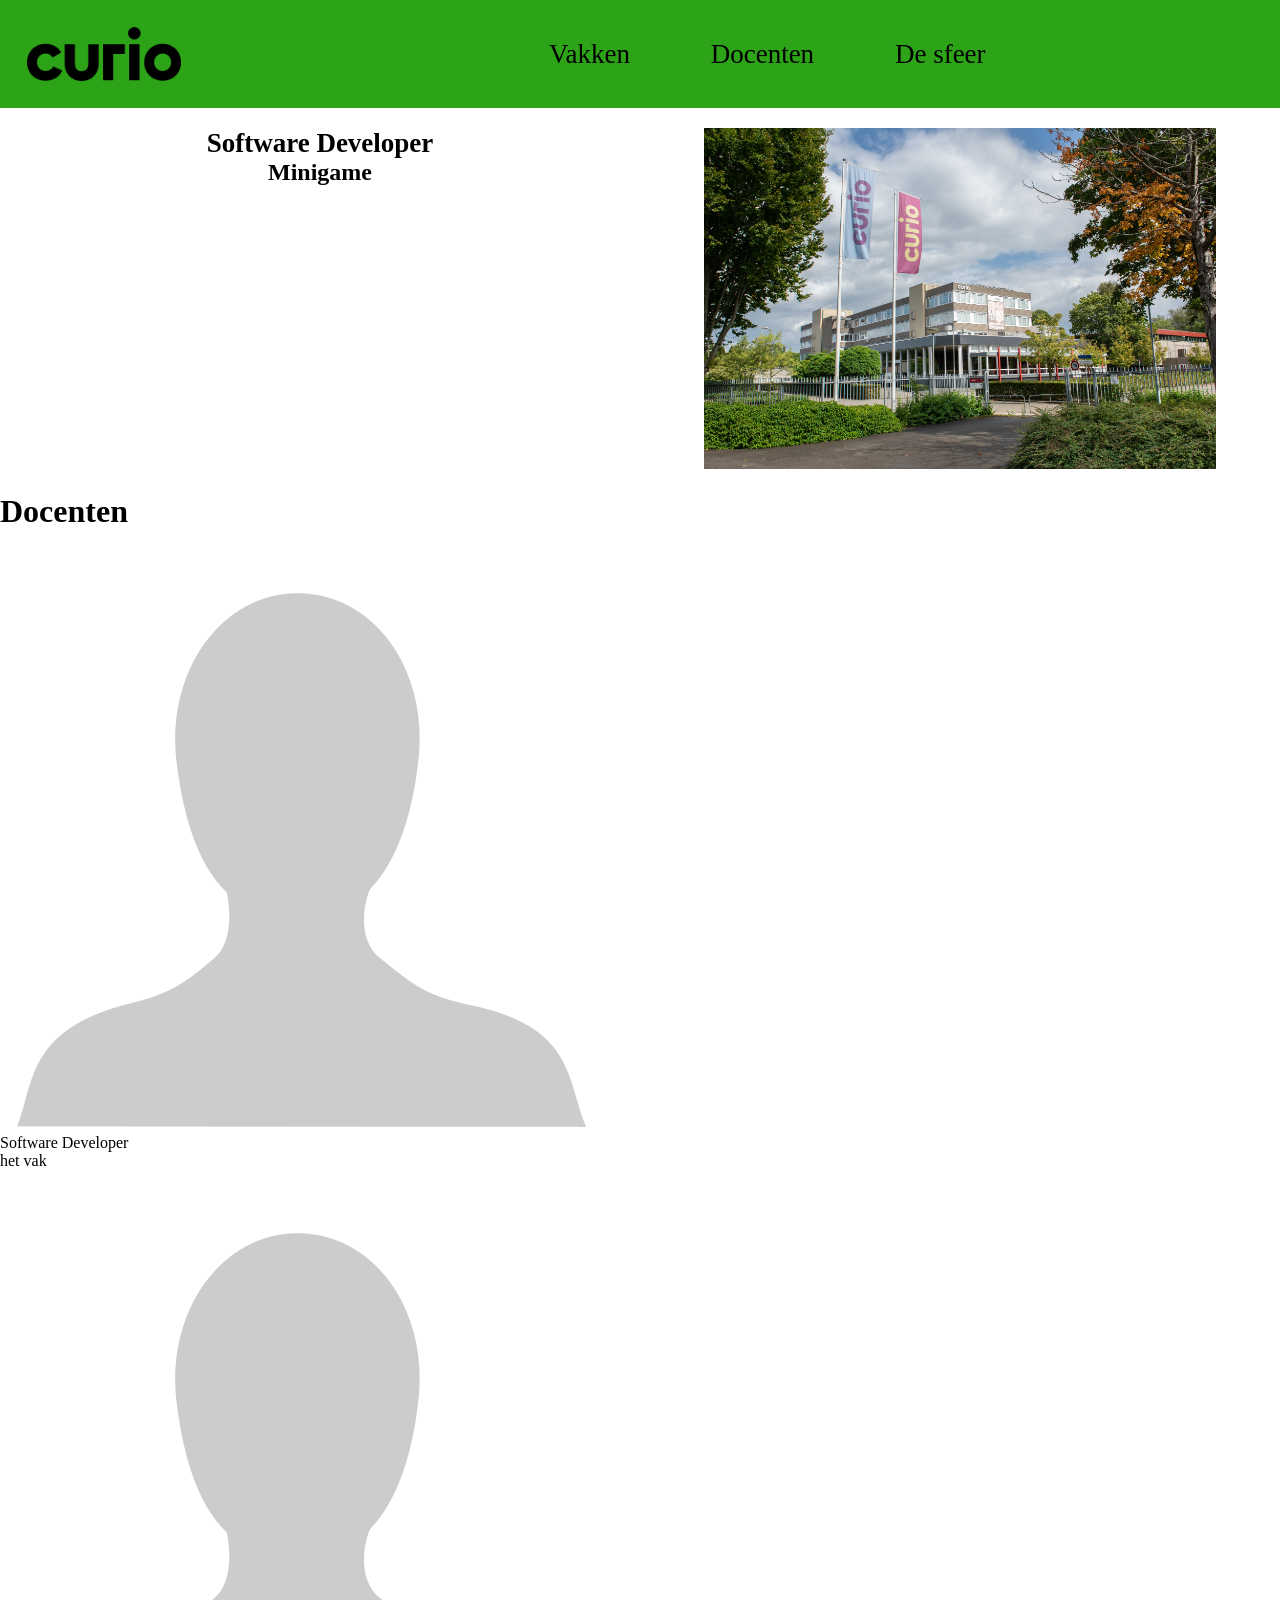
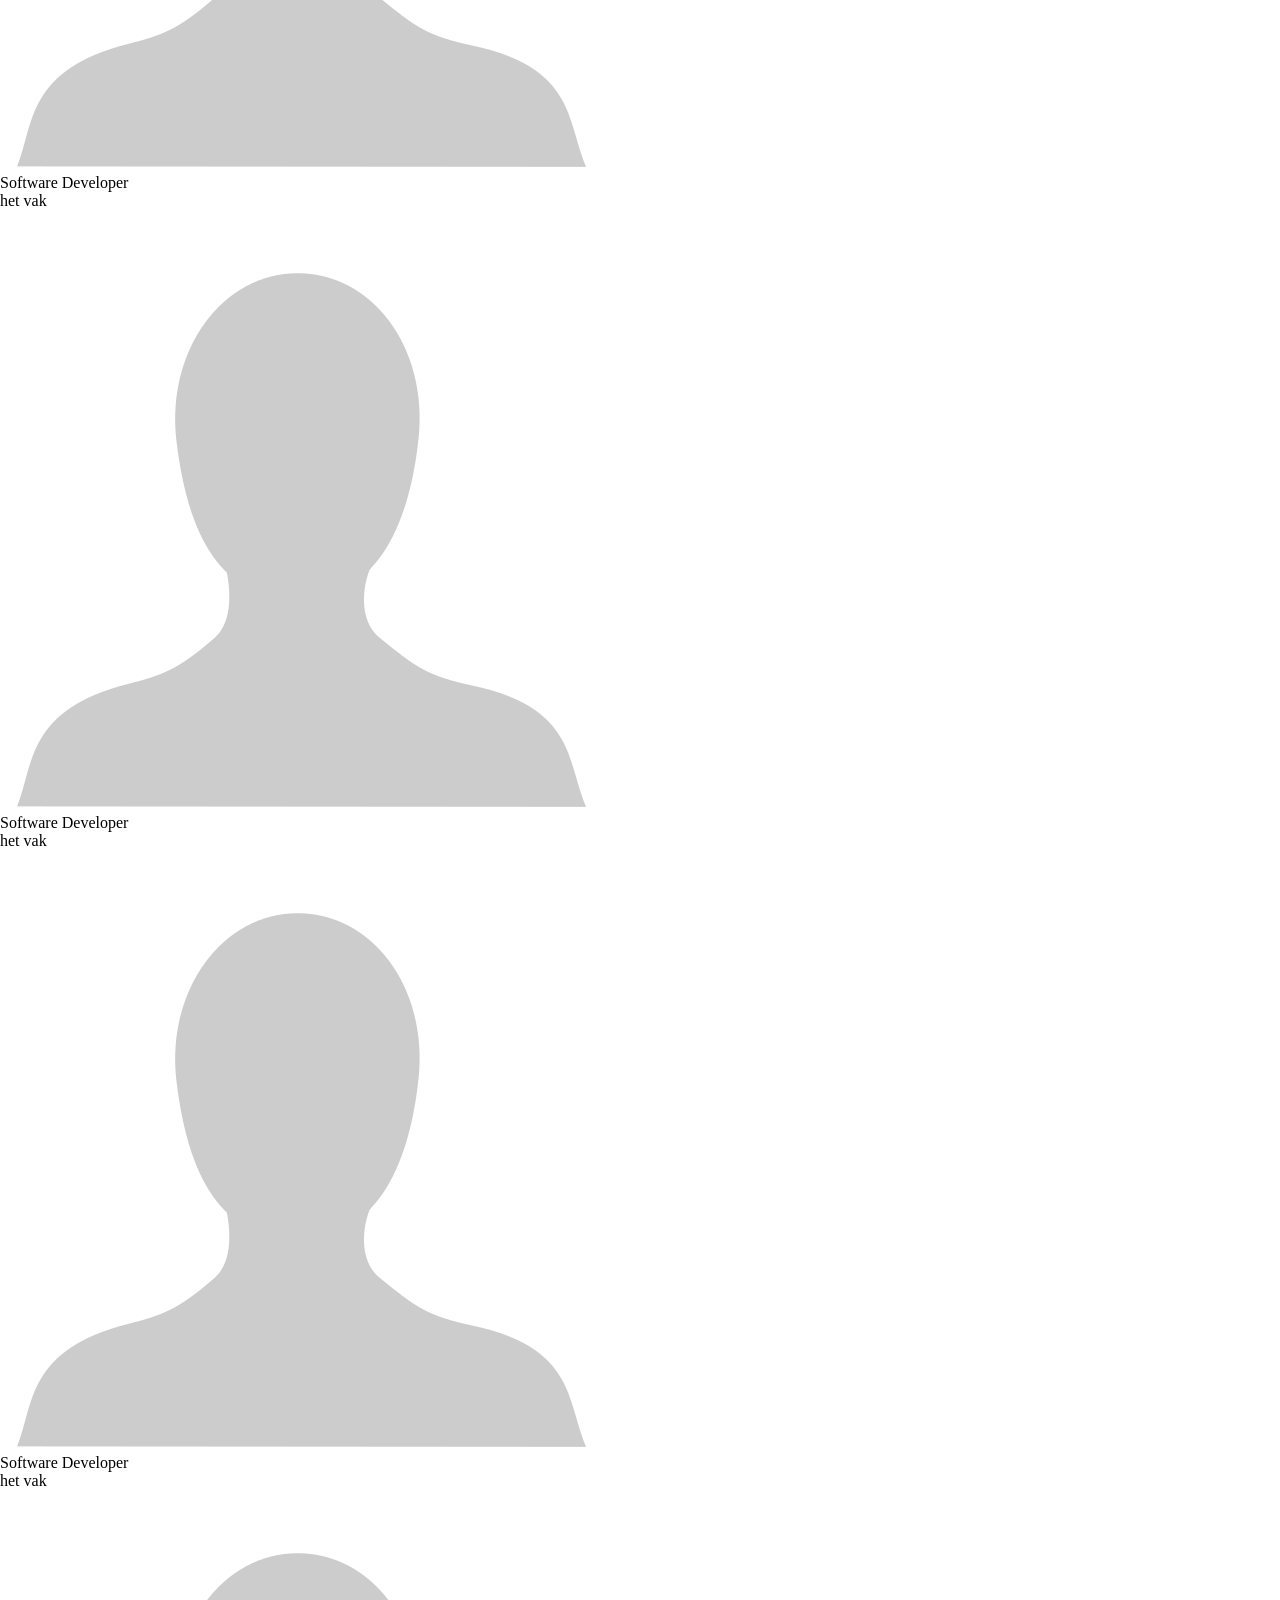
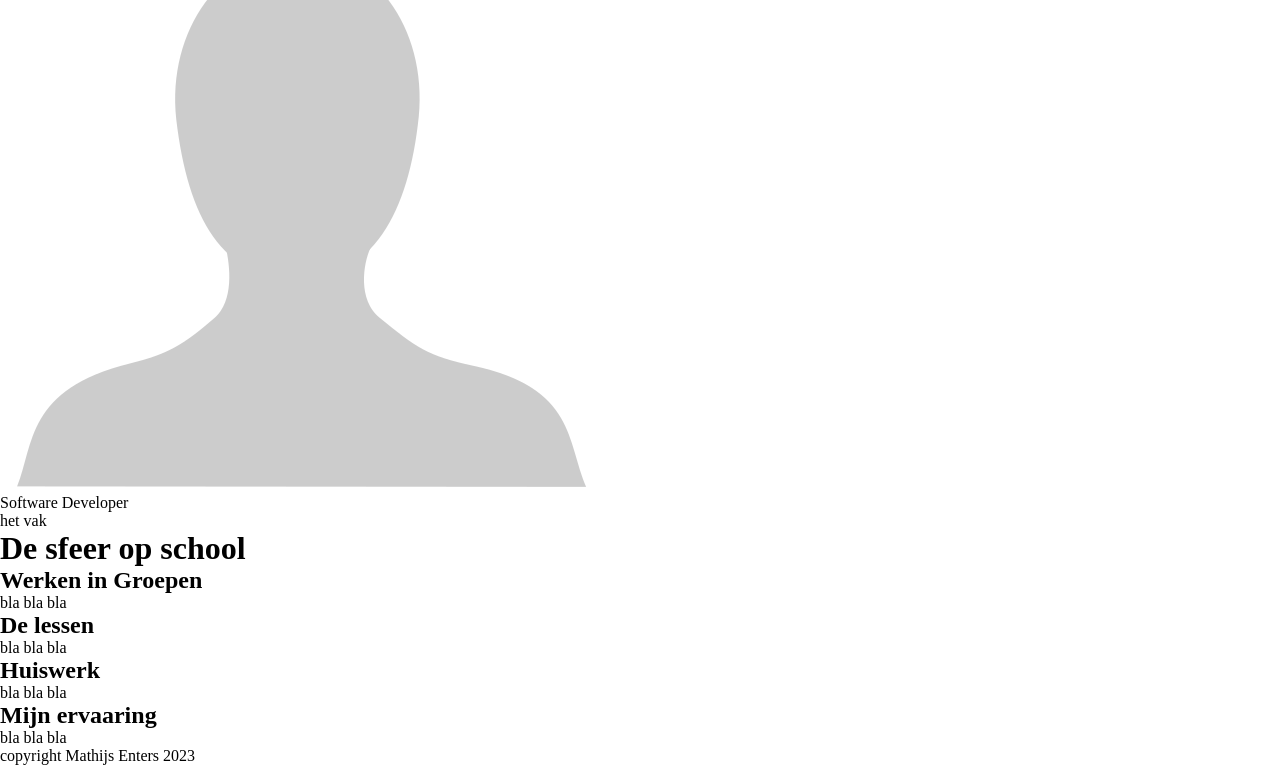
==== index.html @ 21a43d84 "html html inhoud verbeterd" ====
<!DOCTYPE html>
<html lang="en">
<head>
    <meta charset="UTF-8">
    <meta name="viewport" content="width=device-width, initial-scale=1.0">
    <title>Document</title>
    <link rel="stylesheet" href="css/main.css">
</head>
<body>
    <header>
            <img src="img/curio-01-zwart-logo-rgb.png" alt="">
            <nav>
                    <a href="#Vakken">Vakken</a>
                    <a href="#Docenten">Docenten</a>
                    <a href="#Sfeer">De sfeer</a>  
            </nav>

    </header>
    <main>
        <div class="Home">
                <div class="Home-item">
                    <h1>Software Developer</h1>
                    <h2>Minigame</h2>
                </div>
                <div class="Home-item">
                    <img src="img/Sanne Bas - Curio - Terheijdenseweg 350-2.jpg" alt="img">
                </div>
        </div>


        <div class="Vakken" id="Vakken">

        </div>


        <div class="Docenten" id="Docenten">

            <div class="title">
                <h1>Docenten</h1>
            </div>

            <div class="grid-container-1">
                <div class="grid-item1">
                    <img src="img/Placeholder.svg.png" alt="img">
                    <p>Software Developer</p>
                    <p>het vak</p>
                </div>
                <div class="grid-item1">
                    <img src="img/Placeholder.svg.png" alt="img">
                    <p>Software Developer</p>
                    <p>het vak</p>
                </div>
                <div class="grid-item1">
                    <img src="img/Placeholder.svg.png" alt="img">
                    <p>Software Developer</p>
                    <p>het vak</p>
                </div>
                <div class="grid-item1">
                    <img src="img/Placeholder.svg.png" alt="img">
                    <p>Software Developer</p>
                    <p>het vak</p>
                </div>
                <div class="grid-item1">
                    <img src="img/Placeholder.svg.png" alt="img">
                    <p>Software Developer</p>
                    <p>het vak</p>
                </div>
            </div>
        </div>

        <div class="Sfeer" id="Sfeer">
            <div class="title">
                <h1>De sfeer op school</h1>
            </div>

            <div class="grid-container-2">
                <div class="grid-item">
                    <h2>Werken in Groepen</h2>
                    <p>bla bla bla</p>
                </div>
                <div class="grid-item">
                    <h2>De lessen</h2>
                    <p>bla bla bla</p>
                </div>
                <div class="grid-item">
                    <h2>Huiswerk</h2>
                    <p>bla bla bla</p>
                </div>
                <div class="grid-item">
                    <h2>Mijn ervaaring</h2>
                    <p>bla bla bla</p>
                </div>
            </div>

        </div>

    </main>
    <footer>
        <p>copyright Mathijs Enters 2023</p>
    </footer>
    
</body>
</html>
---- css/main.css ----
*{
    padding: 0px;
    border: 0px;
    margin: 0px;
    text-decoration: none;
    color: black;
}

header nav a:hover{
    text-decoration: underline;
}


:root{
    --main-color: rgb(45, 164, 24);
}


header{
    display: flex;
    align-items: center;
    justify-content: space-between;
    background-color: var(--main-color);
    
}
header img{
    height: 6vh;
    margin: 3vh;
}

nav a{
    padding: 0vh 3vw;
    font-size: 3vmin;
}

nav{
    padding-right: 20vw;
}
.student-info{
    margin: 2vh;
}
.Home{
    display: grid;
    grid-template-columns: 1fr 1fr;
}
.Home-item{
    text-align: center;
    padding: 20px;
    grid-gap: 10px;
    grid-auto-flow: dense
}
.Home-item img{
    width: 40vw;
}
.Home h1{
    font-size: 3vh;
}

@media only screen and (max-aspect-ratio:1.3/2) {
    nav a{
        font-size: 3vmax;
    }
    header{
        flex-direction: column;
    }

    nav{
        padding-right: 0px;
        padding-bottom: 3vh;
    }
    .Home{
        grid-template-columns: 1fr;
    }

}
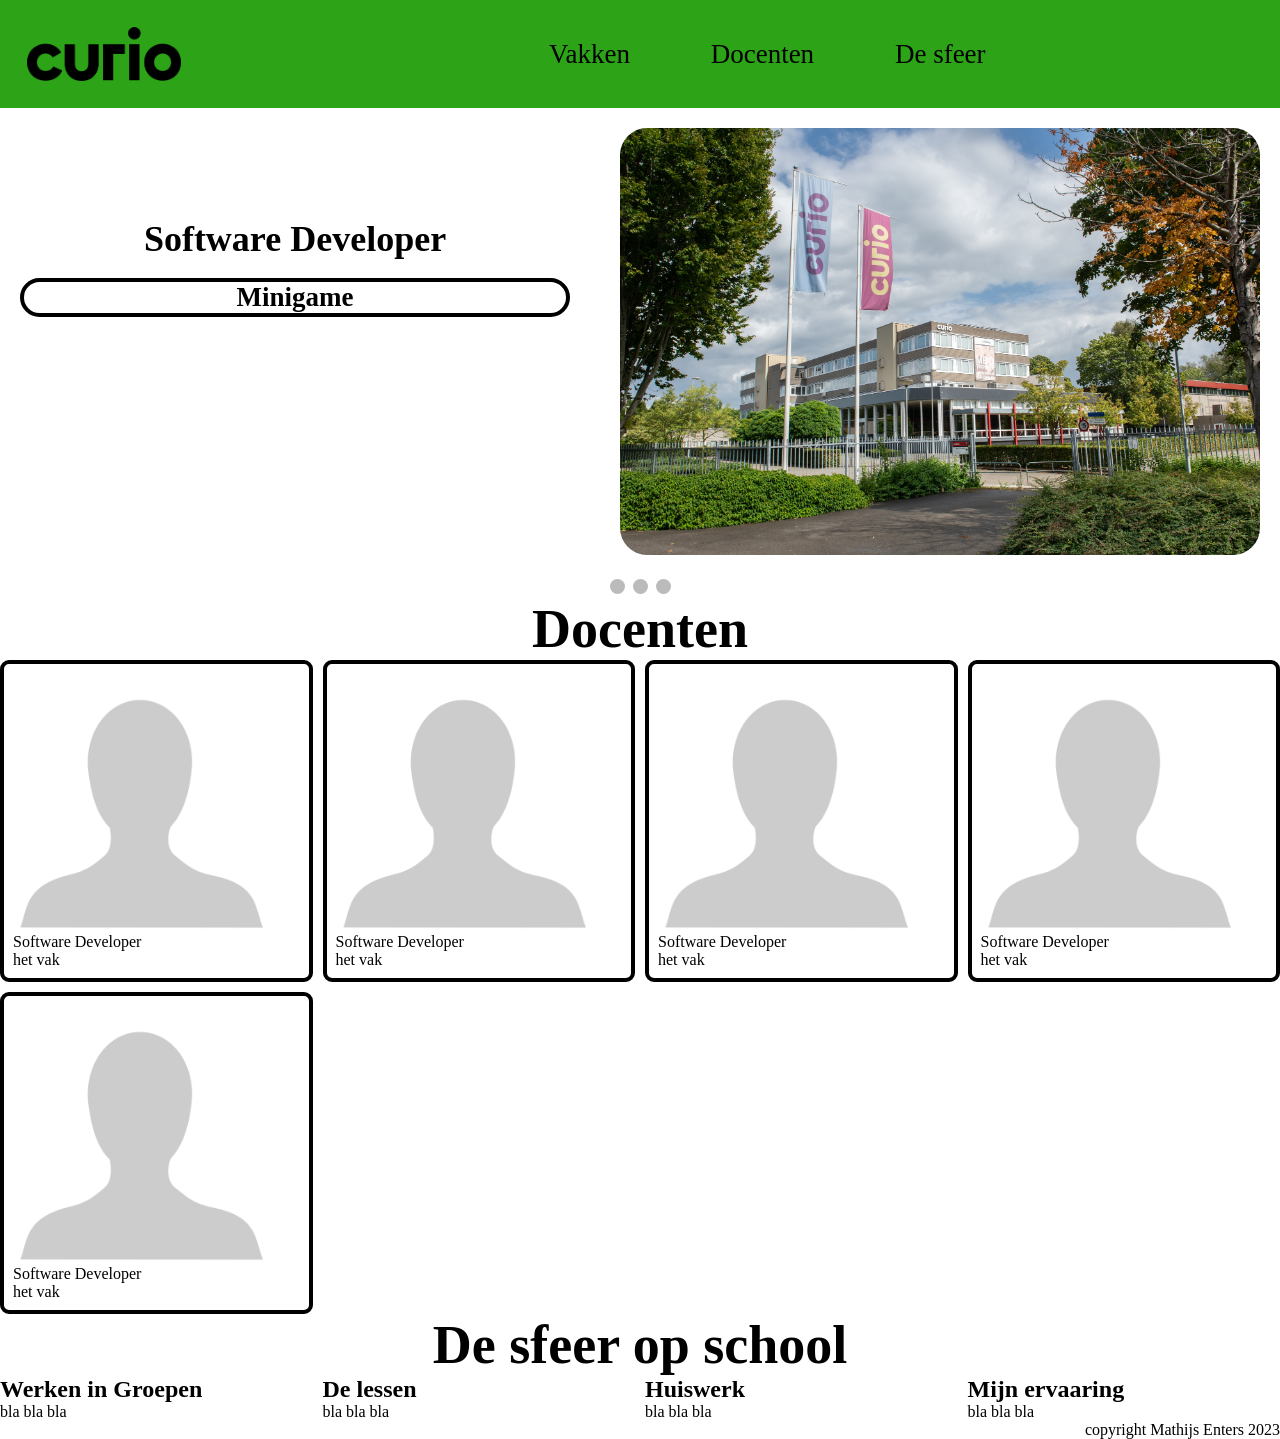
==== commit b6f3afbd: "html en css set up voor een slideshow" ====
--- a/index.html
+++ b/index.html
@@ -29,8 +29,23 @@
 
 
         <div class="Vakken" id="Vakken">
-
+            <div class="vakken-container">
+              <div style="text-align:center">
+                <span class="dot" onclick="currentSlide(1)"></span>
+                <span class="dot" onclick="currentSlide(2)"></span>
+                <span class="dot" onclick="currentSlide(3)"></span>
+              </div>
+                <div class="vakken-item fade">
+                  <p>test</p>
+                </div>
+                <div class="vakken-item fade">
+                  <div class="text">Caption Two</div>
+                </div>
+                <div class="vakken-item fade">
+                  <div class="text">Caption Three</div>
+              <br>
         </div>
+    
 
 
         <div class="Docenten" id="Docenten">
--- a/css/main.css
+++ b/css/main.css
@@ -42,20 +42,107 @@
 .Home{
     display: grid;
     grid-template-columns: 1fr 1fr;
+    grid-gap: 10px;
+    grid-auto-flow: dense
 }
 .Home-item{
     text-align: center;
     padding: 20px;
+}
+.Home-item h1{
+margin-top: 7vw;
+font-size: 4vh;
+}
+.Home-item img{
+    width: 50vw;
+    border: 1vh;
+    border-radius: 3vh;
+
+}
+.Home h2{
+    margin-top: 2vh;
+    font-size: 3vh;
+    border: 0.5vh;
+    border-radius: 3vh;
+    border-color: black;
+    border-style: solid;
+}
+.title{
+    text-align: center;
+}
+.title h1{
+    font-size: 6vh;
+}
+.vakker-container {
+    max-width: 100vw;
+    position: relative;
+    margin: auto;
+  }
+  .vakken-item {
+    display: none;
+  }
+  .next {
+    right: 0;
+    border-radius: 3px 0 0 3px;
+  }
+  .prev:hover, .next:hover {
+    background-color: rgba(0,0,0,0.8);
+  }
+  .text {
+    color: #f2f2f2;
+    font-size: 15px;
+    padding: 8px 12px;
+    position: absolute;
+    bottom: 8px;
+    width: 100%;
+    text-align: center;
+  }
+.dot {
+    cursor: pointer;
+    height: 15px;
+    width: 15px;
+    margin: 0 2px;
+    background-color: #bbb;
+    border-radius: 50%;
+    display: inline-block;
+    transition: background-color 0.6s ease;
+  }
+  .active, .dot:hover {
+    background-color: #717171;
+  }
+  .fade {
+    animation-name: fade;
+    animation-duration: 1.5s;
+  }
+  @keyframes fade {
+    from {opacity: .4}
+    to {opacity: 1}
+  }
+.grid-container-1{
+    display: grid;
+    grid-template-columns: repeat(4,1fr);
     grid-gap: 10px;
     grid-auto-flow: dense
 }
-.Home-item img{
-    width: 40vw;
+.grid-container-1 img{
+    width: 20vw;
 }
-.Home h1{
-    font-size: 3vh;
+.grid-container-2{
+    display: grid;
+    grid-template-columns: repeat(4,1fr);
+    grid-gap: 10px;
+    grid-auto-flow: dense
 }
-
+.grid-item1{
+    border: 0.5vh;
+    border-radius: 1vh;
+    border-color: black;
+    border-style: solid;
+    padding: 1vh;
+}
+footer{
+   text-align: end;
+}
 @media only screen and (max-aspect-ratio:1.3/2) {
     nav a{
         font-size: 3vmax;
@@ -71,5 +158,19 @@
     .Home{
         grid-template-columns: 1fr;
     }
-
+    .Home-item img{
+        width: 70vw;
+    }
+    .grid-container-1{
+        display: grid;
+        grid-template-columns: repeat(2,1fr);
+        grid-gap: 15px;
+        grid-auto-flow: dense
+    }
+    .grid-container-2{
+        display: grid;
+        grid-template-columns: repeat(2,1fr);
+        grid-gap: 10px;
+        grid-auto-flow: dense
+    }
 }
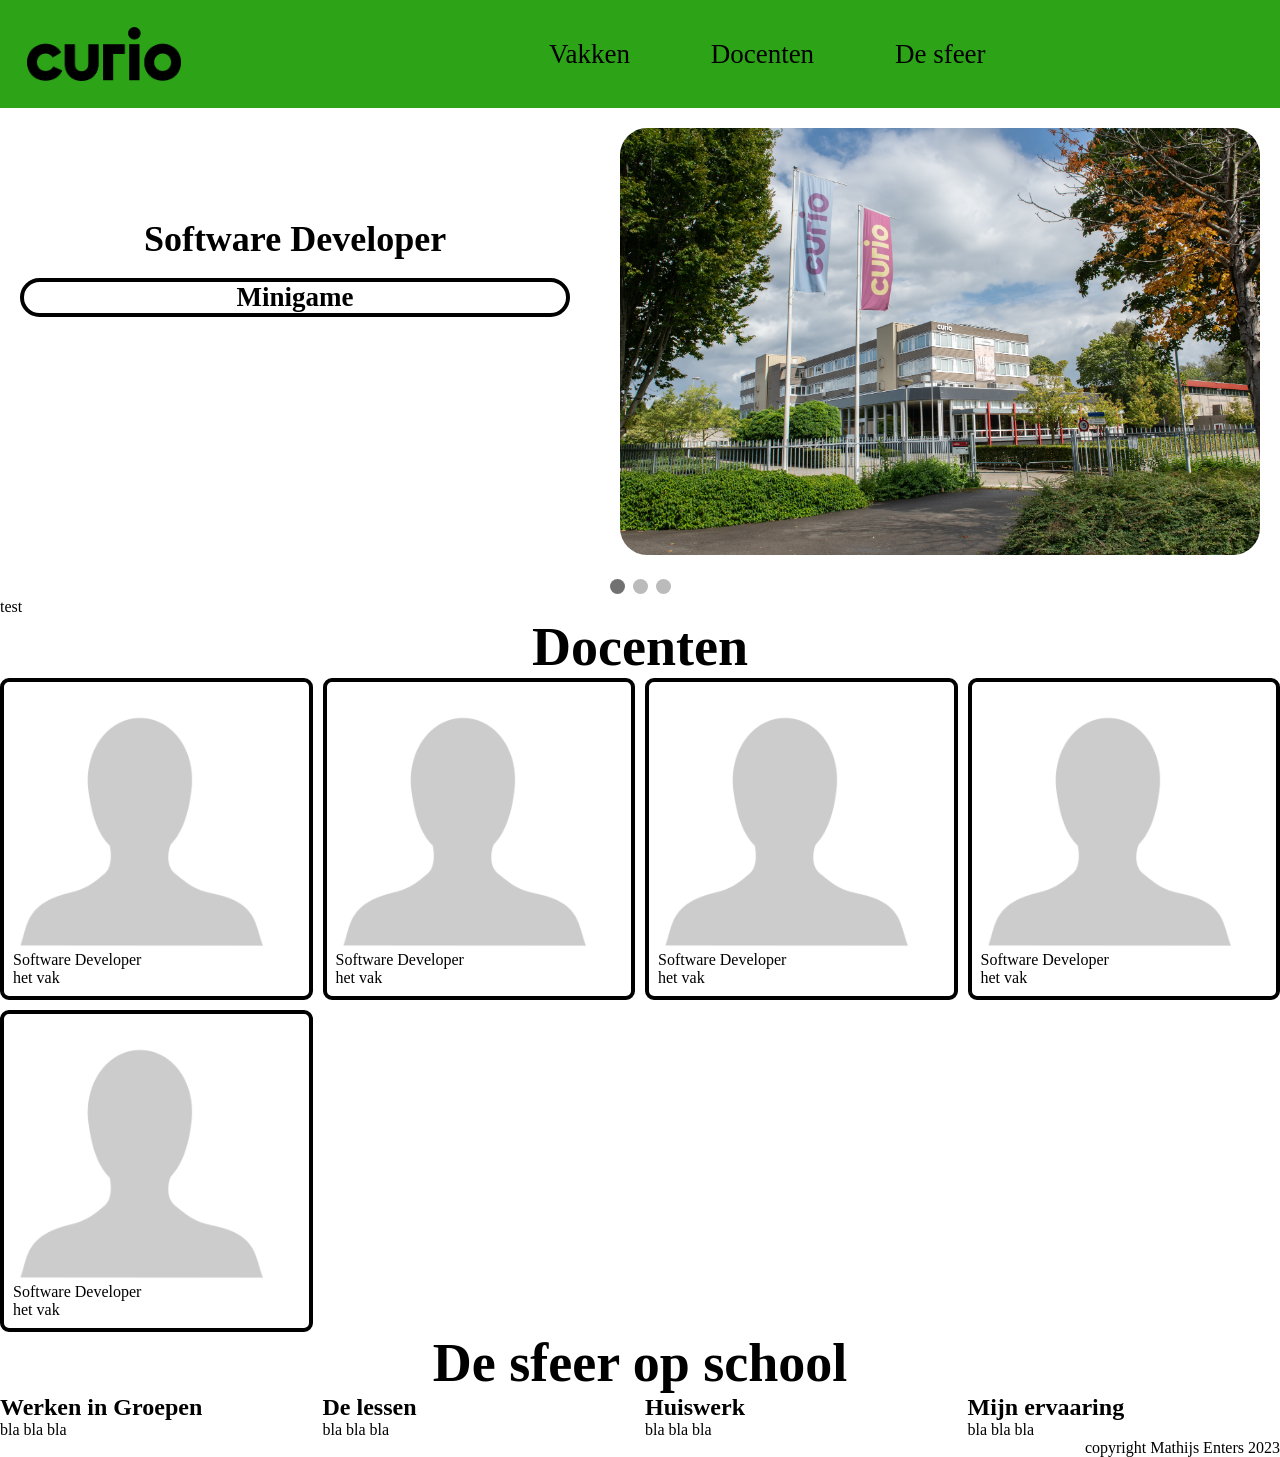
==== commit e782b6a3: "script code voor slider" ====
--- a/index.html
+++ b/index.html
@@ -45,7 +45,33 @@
                   <div class="text">Caption Three</div>
               <br>
         </div>
-    
+<Script>
+    let slideIndex = 1;
+        showSlides(slideIndex);
+
+    function plusSlides(n) {
+        showSlides(slideIndex += n);
+    }
+
+    function currentSlide(n) {
+        showSlides(slideIndex = n);
+    }
+    function showSlides(n) {
+        let i;
+        let slides = document.getElementsByClassName("vakken-item");
+        let dots = document.getElementsByClassName("dot");
+        if (n > slides.length) {slideIndex = 1}
+        if (n < 1) {slideIndex = slides.length}
+        for (i = 0; i < slides.length; i++) {
+        slides[i].style.display = "none";
+    }
+    for (i = 0; i < dots.length; i++) {
+        dots[i].className = dots[i].className.replace(" active", "");
+    }
+    slides[slideIndex-1].style.display = "block";
+    dots[slideIndex-1].className += " active";
+    }
+</Script>
 
 
         <div class="Docenten" id="Docenten">
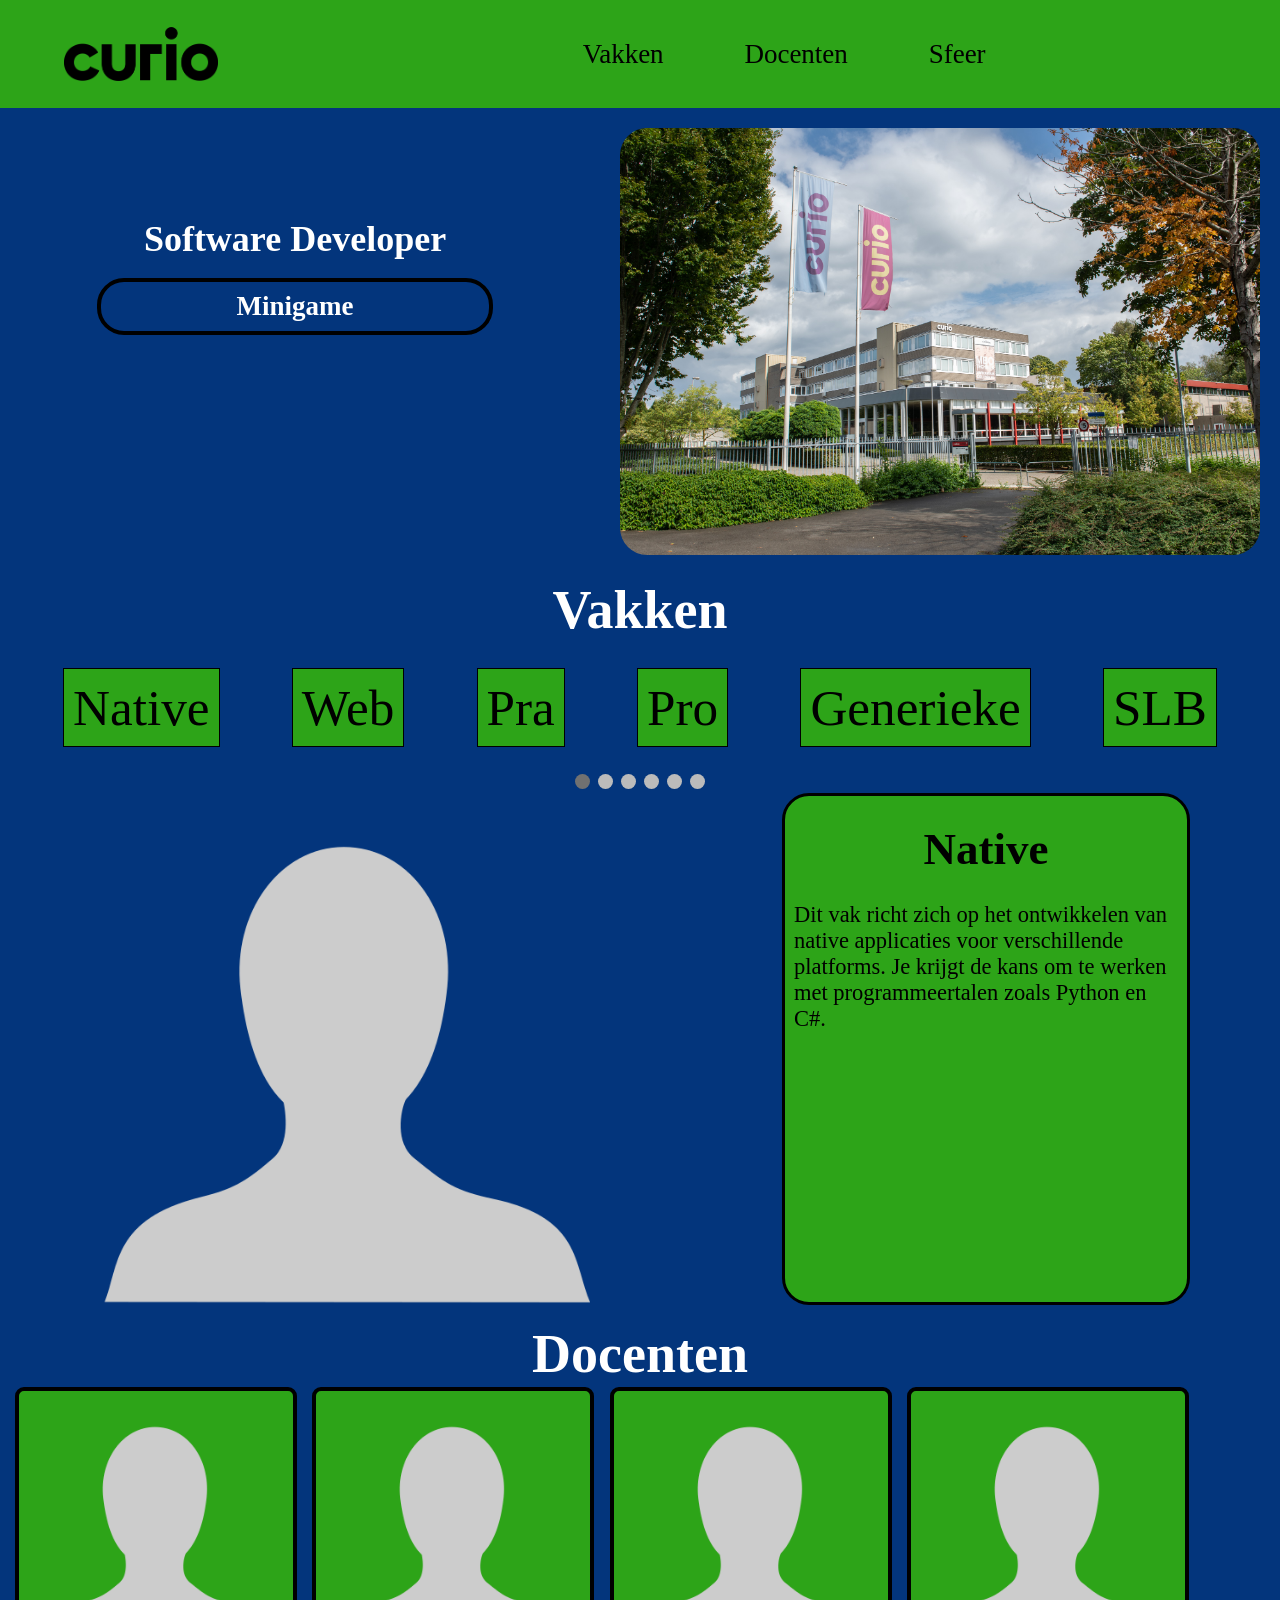
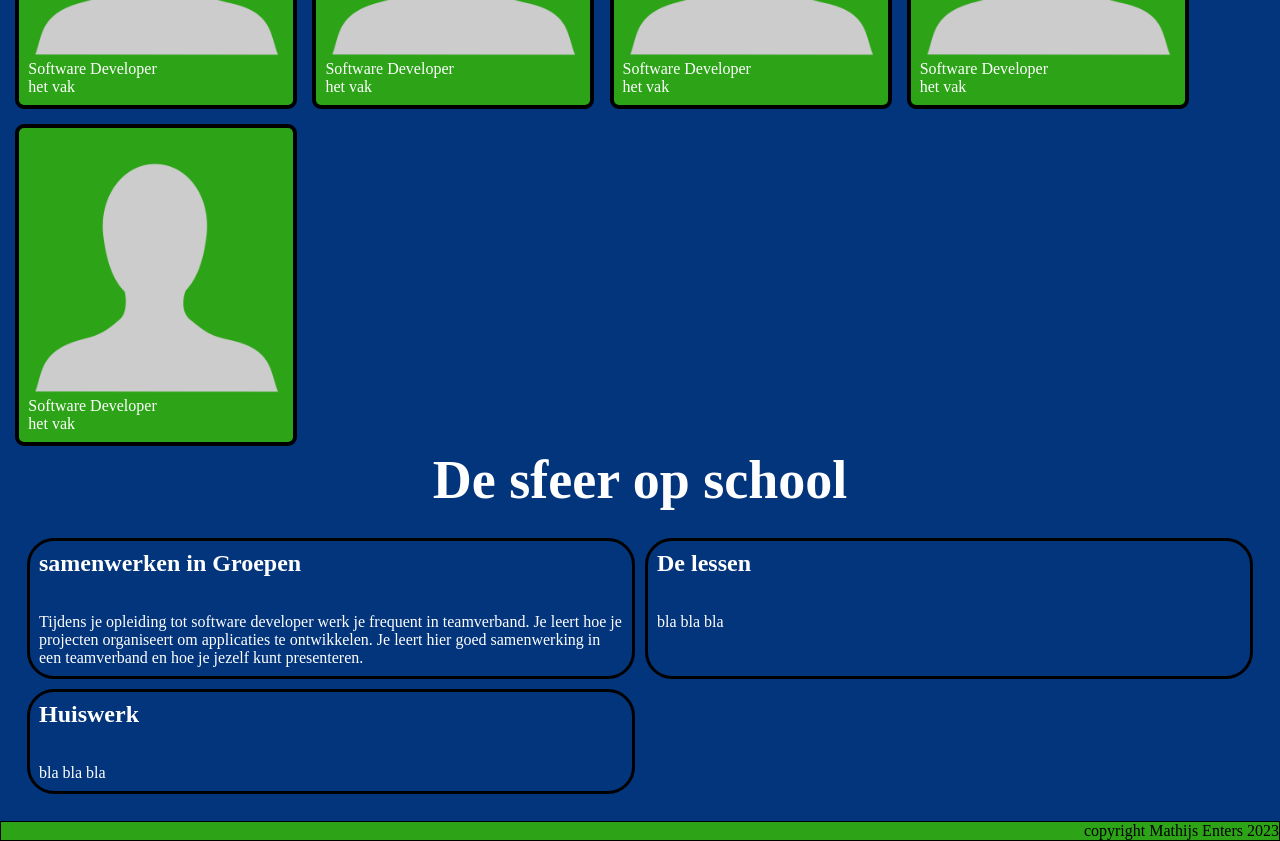
==== commit 59cac419: "sideshow en minor changes" ====
--- a/index.html
+++ b/index.html
@@ -8,11 +8,11 @@
 </head>
 <body>
     <header>
-            <img src="img/curio-01-zwart-logo-rgb.png" alt="">
+            <img src="img/curio-01-zwart-logo-rgb.png" alt="img" onclick="currentSlide(1)">
             <nav>
-                    <a href="#Vakken">Vakken</a>
-                    <a href="#Docenten">Docenten</a>
-                    <a href="#Sfeer">De sfeer</a>  
+                <a href="#Vakken">Vakken</a>
+                <a href="#Docenten">Docenten</a>
+                <a href="#Sfeer">Sfeer</a>
             </nav>
 
     </header>
@@ -20,7 +20,9 @@
         <div class="Home">
                 <div class="Home-item">
                     <h1>Software Developer</h1>
+                    <div>
                     <h2>Minigame</h2>
+                </div>
                 </div>
                 <div class="Home-item">
                     <img src="img/Sanne Bas - Curio - Terheijdenseweg 350-2.jpg" alt="img">
@@ -29,50 +31,70 @@
 
 
         <div class="Vakken" id="Vakken">
+            <div class="title">
+                <h1>Vakken</h1>
+            </div>
             <div class="vakken-container">
-              <div style="text-align:center">
-                <span class="dot" onclick="currentSlide(1)"></span>
-                <span class="dot" onclick="currentSlide(2)"></span>
-                <span class="dot" onclick="currentSlide(3)"></span>
-              </div>
-                <div class="vakken-item fade">
-                  <p>test</p>
+                <div class="slide-nav">
+                    <p onclick="currentSlide(1)">Native</p>
+                    <p onclick="currentSlide(2)">Web</p>
+                    <p onclick="currentSlide(3)">Pra</p>
+                    <p onclick="currentSlide(4)">Pro</p>
+                    <p onclick="currentSlide(5)">Generieke </p>
+                    <p onclick="currentSlide(6)">SLB</p>
+                </div>
+                <div style="text-align:center">
+                    <span class="dot" onclick="currentSlide(1)"></span>
+                    <span class="dot" onclick="currentSlide(2)"></span>
+                    <span class="dot" onclick="currentSlide(3)"></span>
+                    <span class="dot" onclick="currentSlide(4)"></span>
+                    <span class="dot" onclick="currentSlide(5)"></span>
+                    <span class="dot" onclick="currentSlide(6)"></span>
                 </div>
                 <div class="vakken-item fade">
-                  <div class="text">Caption Two</div>
+                    <img src="img/Placeholder.svg.png" alt="img">
+                    <div class="text">
+                        <h2>Native</h2>
+                        <p>Dit vak richt zich op het ontwikkelen van native applicaties voor verschillende platforms. Je krijgt de kans om te werken met programmeertalen zoals Python en C#.</p>
+                    </div>
                 </div>
                 <div class="vakken-item fade">
-                  <div class="text">Caption Three</div>
-              <br>
+                    <img src="img/Placeholder.svg.png" alt="img">
+                    <div class="text">
+                        <h2>Web</h2>
+                        <p>Tijdens dit vak maak je kennis met de wereld van webontwikkeling. Je leert hoe je websites ontwerpt en bouwt, en krijgt inzicht in HTML, CSS en PHP.</p>
+                    </div>
+                </div>
+                <div class="vakken-item fade">
+                    <img src="img/Placeholder.svg.png" alt="img">
+                    <div class="text">
+                        <h2>Pra</h2>
+                        <p>In de praktijkvakken pas je de kennis en vaardigheden toe die je in andere vakken hebt opgedaan. Je werkt aan projecten, lost problemen op en past theoretische concepten toe in de praktijk.</p>
+                    </div>
+                </div>
+                <div class="vakken-item fade">
+                    <img src="img/Placeholder.svg.png" alt="img">
+                    <div class="text">
+                        <h2>Pro</h2>
+                        <p>Bij het vak PRO leer je alles rondom het programmeren, zo leer je bijvoorbeeld de "Agile" of "Scrum" methode, hoe je goed samenwerkt in teams en de basisvaardigheden zoals GitHub.</p>
+                    </div>
+                </div>
+                <div class="vakken-item fade">
+                    <img src="img/Placeholder.svg.png" alt="img">
+                    <div class="text">
+                        <h2>Generieke </h2>
+                        <p>vakken als Nederlands, Engels, wiskunde, maatschappijleer en loopbaanbegeleiding. Het doel van deze vakken is om studenten een solide basis te geven in communicatie, rekenen, maatschappelijk bewustzijn en persoonlijke ontwikkeling.</p>
+                    </div>
+                </div>
+                <div class="vakken-item fade">
+                    <img src="img/Placeholder.svg.png" alt="img">
+                    <div class="text">
+                        <h2>SLB</h2>
+                        <p>SLB staat voor Studieloopbaanbegeleiding. Het is een begeleidingsvorm die studenten ondersteunt bij hun studievoortgang en persoonlijke ontwikkeling. SLB richt zich op het helpen van studenten bij het maken van keuzes binnen hun opleiding</p>
+                    </div>
+                </div>
+                <br>
         </div>
-<Script>
-    let slideIndex = 1;
-        showSlides(slideIndex);
-
-    function plusSlides(n) {
-        showSlides(slideIndex += n);
-    }
-
-    function currentSlide(n) {
-        showSlides(slideIndex = n);
-    }
-    function showSlides(n) {
-        let i;
-        let slides = document.getElementsByClassName("vakken-item");
-        let dots = document.getElementsByClassName("dot");
-        if (n > slides.length) {slideIndex = 1}
-        if (n < 1) {slideIndex = slides.length}
-        for (i = 0; i < slides.length; i++) {
-        slides[i].style.display = "none";
-    }
-    for (i = 0; i < dots.length; i++) {
-        dots[i].className = dots[i].className.replace(" active", "");
-    }
-    slides[slideIndex-1].style.display = "block";
-    dots[slideIndex-1].className += " active";
-    }
-</Script>
-
 
         <div class="Docenten" id="Docenten">
 
@@ -115,20 +137,16 @@
             </div>
 
             <div class="grid-container-2">
-                <div class="grid-item">
-                    <h2>Werken in Groepen</h2>
-                    <p>bla bla bla</p>
+                <div class="grid-item-2">
+                    <h2>samenwerken in Groepen</h2>
+                    <p>Tijdens je opleiding tot software developer werk je frequent in teamverband. Je leert hoe je projecten organiseert om applicaties te ontwikkelen. Je leert hier goed samenwerking in een teamverband en hoe je jezelf kunt presenteren.</p>
                 </div>
-                <div class="grid-item">
+                <div class="grid-item-2">
                     <h2>De lessen</h2>
                     <p>bla bla bla</p>
                 </div>
-                <div class="grid-item">
+                <div class="grid-item-2">
                     <h2>Huiswerk</h2>
-                    <p>bla bla bla</p>
-                </div>
-                <div class="grid-item">
-                    <h2>Mijn ervaaring</h2>
                     <p>bla bla bla</p>
                 </div>
             </div>
@@ -141,4 +159,33 @@
     </footer>
     
 </body>
+
+
+<Script>
+    let slideIndex = 1;
+        showSlides(slideIndex);
+
+    function plusSlides(n) {
+        showSlides(slideIndex += n);
+    }
+
+    function currentSlide(n) {
+        showSlides(slideIndex = n);
+    }
+    function showSlides(n) {
+        let i;
+        let slides = document.getElementsByClassName("vakken-item");
+        let dots = document.getElementsByClassName("dot");
+        if (n > slides.length) {slideIndex = 1}
+        if (n < 1) {slideIndex = slides.length}
+        for (i = 0; i < slides.length; i++) {
+        slides[i].style.display = "none";
+    }
+    for (i = 0; i < dots.length; i++) {
+        dots[i].className = dots[i].className.replace(" active", "");
+    }
+    slides[slideIndex-1].style.display = "flex";
+    dots[slideIndex-1].className += " active";
+    }
+</Script>
 </html>
--- a/css/main.css
+++ b/css/main.css
@@ -3,7 +3,8 @@
     border: 0px;
     margin: 0px;
     text-decoration: none;
-    color: black;
+    color: white;
+    background-color: rgb(3, 53, 124);
 }
 
 header nav a:hover{
@@ -24,16 +25,22 @@
     
 }
 header img{
+    background-color: var(--main-color);
+    margin-left: 5vw;
     height: 6vh;
-    margin: 3vh;
+    margin-top: 3vh;
+    margin-bottom: 3vh;
 }
 
 nav a{
+    background-color: var(--main-color);
     padding: 0vh 3vw;
     font-size: 3vmin;
+    color: black;
 }
 
 nav{
+    background-color: var(--main-color);
     padding-right: 20vw;
 }
 .student-info{
@@ -60,7 +67,10 @@
 
 }
 .Home h2{
+    padding: 1vh;   
     margin-top: 2vh;
+    margin-left: 6vw;
+    margin-right: 6vw;
     font-size: 3vh;
     border: 0.5vh;
     border-radius: 3vh;
@@ -77,26 +87,35 @@
     max-width: 100vw;
     position: relative;
     margin: auto;
-  }
-  .vakken-item {
+}
+.vakken-item {
+    
     display: none;
-  }
-  .next {
-    right: 0;
-    border-radius: 3px 0 0 3px;
-  }
-  .prev:hover, .next:hover {
-    background-color: rgba(0,0,0,0.8);
-  }
-  .text {
-    color: #f2f2f2;
-    font-size: 15px;
-    padding: 8px 12px;
-    position: absolute;
-    bottom: 8px;
-    width: 100%;
-    text-align: center;
-  }
+    justify-content: space-around;
+}
+.vakken-item img{
+    width: 30vw;
+}
+.vakken-item h2 {
+    margin-top: 2vh;
+    margin-bottom: 3vh;
+}
+.slide-nav{
+
+    display: flex;
+    justify-content: space-around;
+    margin: 3vh;
+}
+.slide-nav p{
+    color: black;
+    background-color: var(--main-color);
+    cursor: pointer;
+    border-style: solid;
+    border-width: 0.2vh;
+    border-color: black;
+    padding: 1vh;
+    font-size: 4vw;
+}
 .dot {
     cursor: pointer;
     height: 15px;
@@ -106,15 +125,39 @@
     border-radius: 50%;
     display: inline-block;
     transition: background-color 0.6s ease;
-  }
-  .active, .dot:hover {
+}
+.active, .dot:hover {
     background-color: #717171;
-  }
-  .fade {
+}
+.fade {
     animation-name: fade;
     animation-duration: 1.5s;
-  }
-  @keyframes fade {
+}
+.vakken-item img{
+    width: 40vw;
+    max-height: 40vw;
+}
+.text{
+    background-color: var(--main-color);
+    border: 0.4vh;
+    border-radius: 3vh;
+    border-color: black;
+    border-style: solid;
+    padding: 1vh;
+    width: 30vw;
+    color:black;}
+.text h2{
+    background-color: var(--main-color);
+    color: black;
+    text-align: center;
+    font-size: 5vh;
+}
+.text p{
+    background-color: var(--main-color);
+    color: black;
+    font-size: 2.5vh;
+}
+@keyframes fade {
     from {opacity: .4}
     to {opacity: 1}
   }
@@ -122,26 +165,49 @@
     display: grid;
     grid-template-columns: repeat(4,1fr);
     grid-gap: 10px;
-    grid-auto-flow: dense
+    grid-auto-flow: dense;
+    margin-left: 1vw;
+    margin-right: 15vw;
 }
 .grid-container-1 img{
     width: 20vw;
+    background-color: var(--main-color);
 }
 .grid-container-2{
     display: grid;
-    grid-template-columns: repeat(4,1fr);
+    grid-template-columns: repeat(2,1fr);
     grid-gap: 10px;
-    grid-auto-flow: dense
+    grid-auto-flow: dense;
+    padding: 3vh;
 }
 .grid-item1{
+    margin: 0.2vw;
+    background-color: var(--main-color);
     border: 0.5vh;
     border-radius: 1vh;
     border-color: black;
     border-style: solid;
     padding: 1vh;
 }
+.grid-item1 p{
+    background-color: var(--main-color);
+}
+.grid-item-2{
+    border:solid 0.4vh black;
+    border-radius: 3vh;
+    padding: 1vh;
+}
+.grid-item-2 h2{
+    margin-bottom: 4vh;
+}
 footer{
-   text-align: end;
+    border: solid 0.2vh;
+    border-color: black;
+    text-align: end;
+}
+footer p{
+    background-color: var(--main-color);    
+    color:black;
 }
 @media only screen and (max-aspect-ratio:1.3/2) {
     nav a{
@@ -149,6 +215,9 @@
     }
     header{
         flex-direction: column;
+    }
+    header img{
+        margin: 3vh;
     }
 
     nav{
@@ -169,8 +238,23 @@
     }
     .grid-container-2{
         display: grid;
-        grid-template-columns: repeat(2,1fr);
+        grid-template-columns: repeat(1,1fr);
         grid-gap: 10px;
-        grid-auto-flow: dense
+        grid-auto-flow: dense;
+        margin: 12vw;
+        padding: 3vh;
+    }
+    .vakken-item{
+        display: flex;
+        flex-direction: column;
+    }
+    .vakken-item img{
+        width: 70vw;
+        max-height: 70vw;
+        margin: 12vw;
+    }
+    .text{
+        margin: 12vw;
+        width: 70vw;
     }
 }
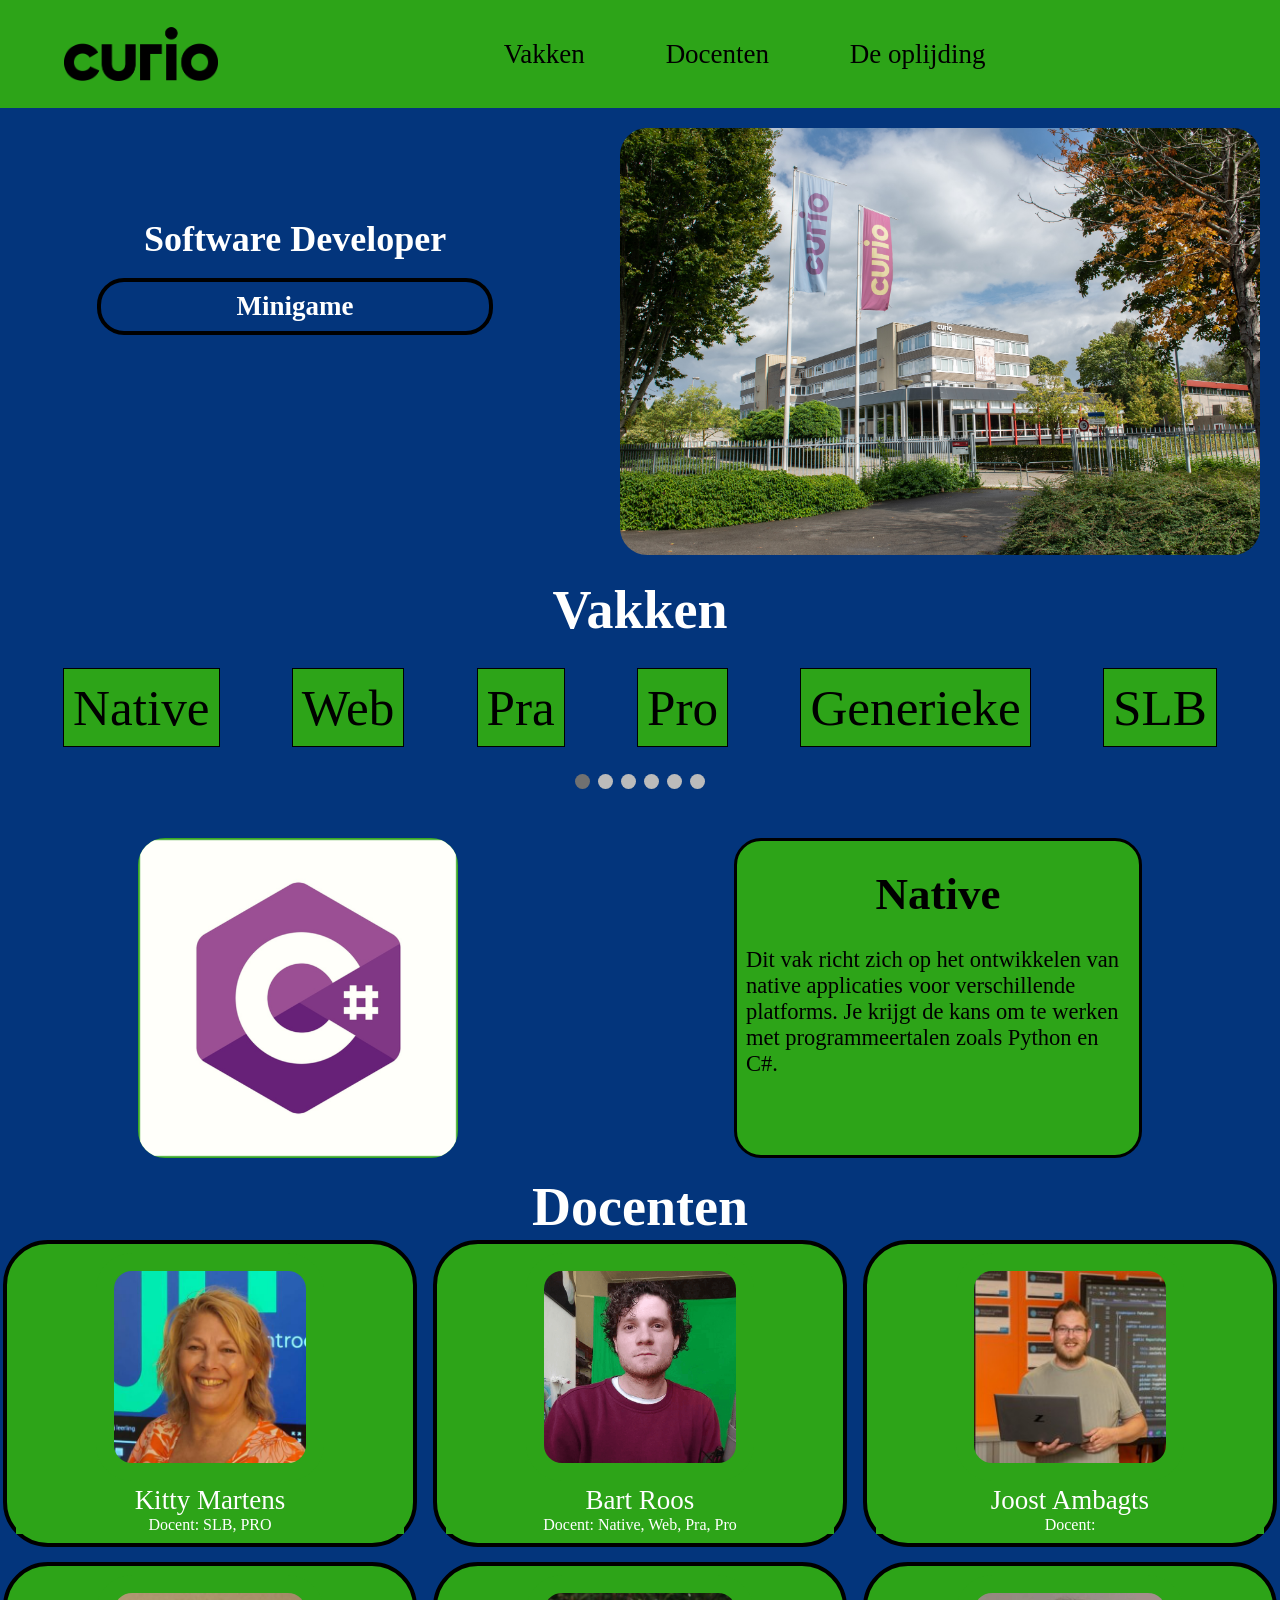
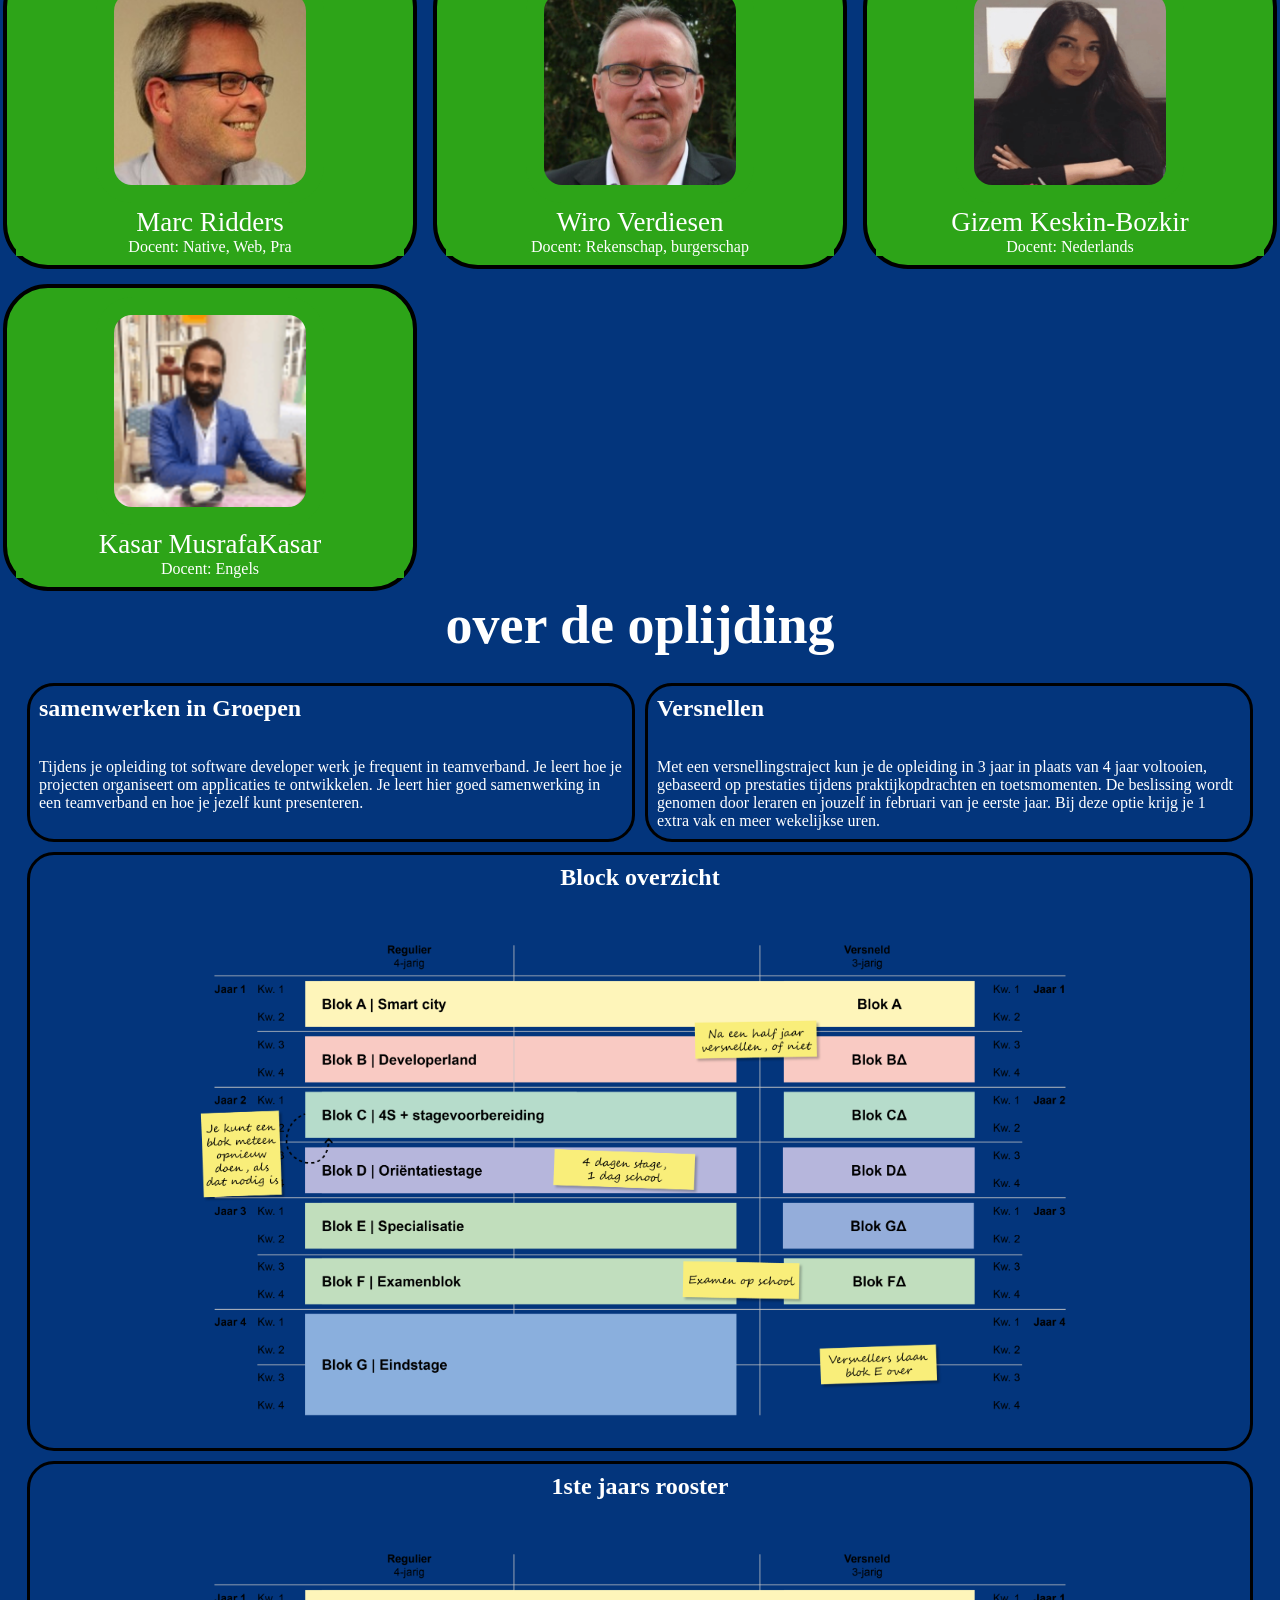
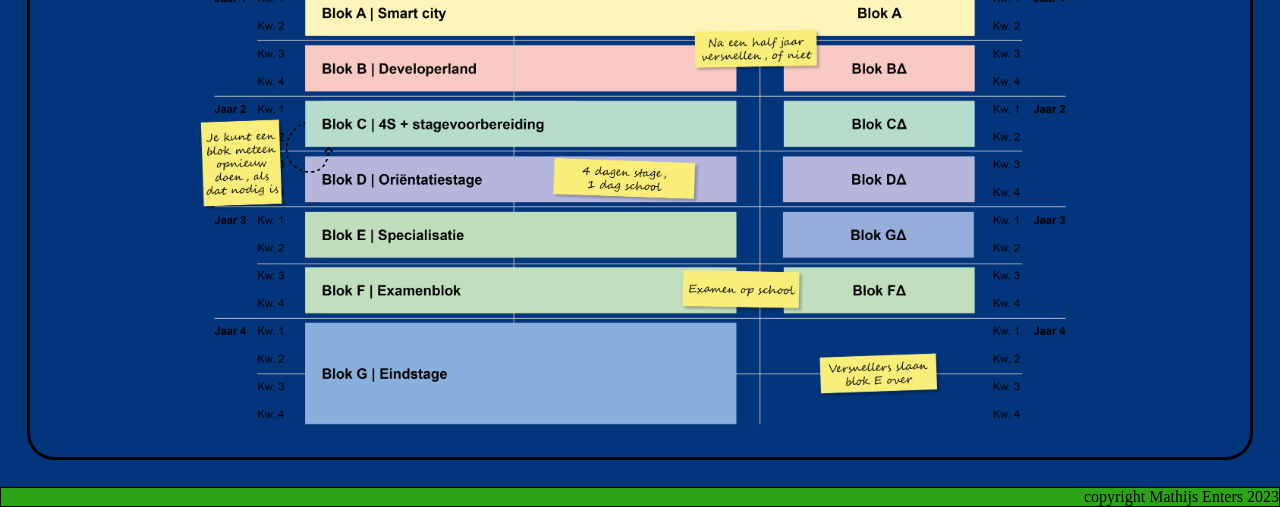
==== commit 10dc9e1d: "docenten toe gevoeged en margins gefikst hier en daar en ok nog invormatie toegevoed aan het ijnden" ====
--- a/index.html
+++ b/index.html
@@ -12,7 +12,7 @@
             <nav>
                 <a href="#Vakken">Vakken</a>
                 <a href="#Docenten">Docenten</a>
-                <a href="#Sfeer">Sfeer</a>
+                <a href="#oplijding">De oplijding</a>
             </nav>
 
     </header>
@@ -52,42 +52,42 @@
                     <span class="dot" onclick="currentSlide(6)"></span>
                 </div>
                 <div class="vakken-item fade">
-                    <img src="img/Placeholder.svg.png" alt="img">
+                    <img class="spec" src="img/C-2.png" alt="img">
                     <div class="text">
                         <h2>Native</h2>
                         <p>Dit vak richt zich op het ontwikkelen van native applicaties voor verschillende platforms. Je krijgt de kans om te werken met programmeertalen zoals Python en C#.</p>
                     </div>
                 </div>
                 <div class="vakken-item fade">
-                    <img src="img/Placeholder.svg.png" alt="img">
+                    <img src="img/web.png" alt="img">
                     <div class="text">
                         <h2>Web</h2>
                         <p>Tijdens dit vak maak je kennis met de wereld van webontwikkeling. Je leert hoe je websites ontwerpt en bouwt, en krijgt inzicht in HTML, CSS en PHP.</p>
                     </div>
                 </div>
                 <div class="vakken-item fade">
-                    <img src="img/Placeholder.svg.png" alt="img">
+                    <img src="img/pra.jpg" alt="img">
                     <div class="text">
                         <h2>Pra</h2>
                         <p>In de praktijkvakken pas je de kennis en vaardigheden toe die je in andere vakken hebt opgedaan. Je werkt aan projecten, lost problemen op en past theoretische concepten toe in de praktijk.</p>
                     </div>
                 </div>
                 <div class="vakken-item fade">
-                    <img src="img/Placeholder.svg.png" alt="img">
+                    <img src="img/pro.png" alt="img">
                     <div class="text">
                         <h2>Pro</h2>
                         <p>Bij het vak PRO leer je alles rondom het programmeren, zo leer je bijvoorbeeld de "Agile" of "Scrum" methode, hoe je goed samenwerkt in teams en de basisvaardigheden zoals GitHub.</p>
                     </div>
                 </div>
                 <div class="vakken-item fade">
-                    <img src="img/Placeholder.svg.png" alt="img">
+                    <img src="img/OIP.jpg" alt="img">
                     <div class="text">
                         <h2>Generieke </h2>
                         <p>vakken als Nederlands, Engels, wiskunde, maatschappijleer en loopbaanbegeleiding. Het doel van deze vakken is om studenten een solide basis te geven in communicatie, rekenen, maatschappelijk bewustzijn en persoonlijke ontwikkeling.</p>
                     </div>
                 </div>
                 <div class="vakken-item fade">
-                    <img src="img/Placeholder.svg.png" alt="img">
+                    <img src="img/SLB.webp" alt="img">
                     <div class="text">
                         <h2>SLB</h2>
                         <p>SLB staat voor Studieloopbaanbegeleiding. Het is een begeleidingsvorm die studenten ondersteunt bij hun studievoortgang en persoonlijke ontwikkeling. SLB richt zich op het helpen van studenten bij het maken van keuzes binnen hun opleiding</p>
@@ -104,36 +104,46 @@
 
             <div class="grid-container-1">
                 <div class="grid-item1">
-                    <img src="img/Placeholder.svg.png" alt="img">
-                    <p>Software Developer</p>
-                    <p>het vak</p>
-                </div>
-                <div class="grid-item1">
-                    <img src="img/Placeholder.svg.png" alt="img">
-                    <p>Software Developer</p>
-                    <p>het vak</p>
-                </div>
-                <div class="grid-item1">
-                    <img src="img/Placeholder.svg.png" alt="img">
-                    <p>Software Developer</p>
-                    <p>het vak</p>
-                </div>
-                <div class="grid-item1">
-                    <img src="img/Placeholder.svg.png" alt="img">
-                    <p>Software Developer</p>
-                    <p>het vak</p>
-                </div>
-                <div class="grid-item1">
-                    <img src="img/Placeholder.svg.png" alt="img">
-                    <p>Software Developer</p>
-                    <p>het vak</p>
-                </div>
-            </div>
-        </div>
-
-        <div class="Sfeer" id="Sfeer">
+                    <img src="img/Kitty.jpg" alt="img">
+                    <p class="name">Kitty Martens</p>
+                    <p>Docent: SLB, PRO</p>
+                </div>
+                <div class="grid-item1">
+                    <img src="img/Bart.png" alt="img">
+                    <p class="name">Bart Roos</p>
+                    <p>Docent: Native, Web, Pra, Pro</p>
+                </div>
+                <div class="grid-item1">
+                    <img src="img/ja.jpg" alt="img">
+                    <p class="name">Joost Ambagts</p>
+                    <p>Docent:</p>
+                </div>
+                <div class="grid-item1">
+                    <img src="img/mr.jpg" alt="img">
+                    <p class="name">Marc Ridders</p>
+                    <p>Docent: Native, Web, Pra</p>
+                </div>
+                <div class="grid-item1">
+                    <img src="img/Wiro.png" alt="img">
+                    <p class="name">Wiro Verdiesen</p>
+                    <p>Docent: Rekenschap, burgerschap</p>
+                </div>
+                <div class="grid-item1">
+                    <img src="img/Gizem.png" alt="img">
+                    <p class="name">Gizem Keskin-Bozkir</p>
+                    <p>Docent: Nederlands</p>
+                </div>
+                <div class="grid-item1">
+                    <img src="img/MustafaKasar.png" alt="img">
+                    <p class="name">Kasar MusrafaKasar</p>
+                    <p>Docent: Engels</p>
+                </div>
+            </div>
+        </div>
+
+        <div class="sfeer" id="oplijding">
             <div class="title">
-                <h1>De sfeer op school</h1>
+                <h1>over de oplijding</h1>
             </div>
 
             <div class="grid-container-2">
@@ -141,13 +151,17 @@
                     <h2>samenwerken in Groepen</h2>
                     <p>Tijdens je opleiding tot software developer werk je frequent in teamverband. Je leert hoe je projecten organiseert om applicaties te ontwikkelen. Je leert hier goed samenwerking in een teamverband en hoe je jezelf kunt presenteren.</p>
                 </div>
-                <div class="grid-item-2">
-                    <h2>De lessen</h2>
-                    <p>bla bla bla</p>
-                </div>
-                <div class="grid-item-2">
-                    <h2>Huiswerk</h2>
-                    <p>bla bla bla</p>
+                <div class="grid-item-2 ">
+                    <h2>Versnellen</h2>
+                    <p>Met een versnellingstraject kun je de opleiding in 3 jaar in plaats van 4 jaar voltooien, gebaseerd op prestaties tijdens praktijkopdrachten en toetsmomenten. De beslissing wordt genomen door leraren en jouzelf in februari van je eerste jaar. Bij deze optie krijg je 1 extra vak en meer wekelijkse uren.</p>
+                </div>
+                <div class="grid-item-2 big">
+                    <h2>Block overzicht</h2>
+                    <img src="img/Opleidingsoverzicht3.png" alt="img">
+                </div>
+                <div class="grid-item-2 big">
+                    <h2>1ste jaars rooster</h2>
+                    <img src="img/Opleidingsoverzicht3.png" alt="img">
                 </div>
             </div>
 
--- a/css/main.css
+++ b/css/main.css
@@ -134,10 +134,18 @@
     animation-duration: 1.5s;
 }
 .vakken-item img{
+    border: 3vh;
+    border-radius: 3vh;
+    margin-top: 5vh;
     width: 40vw;
     max-height: 40vw;
+    background-color: var(--main-color);
+}
+.spec{
+    width: 25vw !important;
 }
 .text{
+    margin-top: 5vh;
     background-color: var(--main-color);
     border: 0.4vh;
     border-radius: 3vh;
@@ -163,14 +171,17 @@
   }
 .grid-container-1{
     display: grid;
-    grid-template-columns: repeat(4,1fr);
+    grid-template-columns: repeat(3,1fr);
     grid-gap: 10px;
     grid-auto-flow: dense;
     margin-left: 1vw;
     margin-right: 15vw;
+    margin: 0 auto;
 }
 .grid-container-1 img{
-    width: 20vw;
+    border-radius: 4vh;
+    padding: 2vh;
+    width: 15vw;
     background-color: var(--main-color);
 }
 .grid-container-2{
@@ -179,15 +190,20 @@
     grid-gap: 10px;
     grid-auto-flow: dense;
     padding: 3vh;
+    margin: 0 auto;
 }
 .grid-item1{
+    text-align: center;
     margin: 0.2vw;
     background-color: var(--main-color);
     border: 0.5vh;
-    border-radius: 1vh;
-    border-color: black;
-    border-style: solid;
-    padding: 1vh;
+    border-radius: 5vh;
+    border-color: black;
+    border-style: solid;
+    padding: 1vh;
+}
+.name{
+    font-size: 3vh;
 }
 .grid-item1 p{
     background-color: var(--main-color);
@@ -199,6 +215,14 @@
 }
 .grid-item-2 h2{
     margin-bottom: 4vh;
+}
+.grid-item-2 img{
+    width: 70vw;
+    margin:  0 auto;
+}
+.big{
+    text-align: center;
+    grid-column: span 2; 
 }
 footer{
     border: solid 0.2vh;
@@ -234,14 +258,16 @@
         display: grid;
         grid-template-columns: repeat(2,1fr);
         grid-gap: 15px;
-        grid-auto-flow: dense
+    }
+    .spec{
+        width: 70vw !important;
     }
     .grid-container-2{
         display: grid;
         grid-template-columns: repeat(1,1fr);
         grid-gap: 10px;
         grid-auto-flow: dense;
-        margin: 12vw;
+
         padding: 3vh;
     }
     .vakken-item{
@@ -251,7 +277,7 @@
     .vakken-item img{
         width: 70vw;
         max-height: 70vw;
-        margin: 12vw;
+        margin: 0 auto
     }
     .text{
         margin: 12vw;
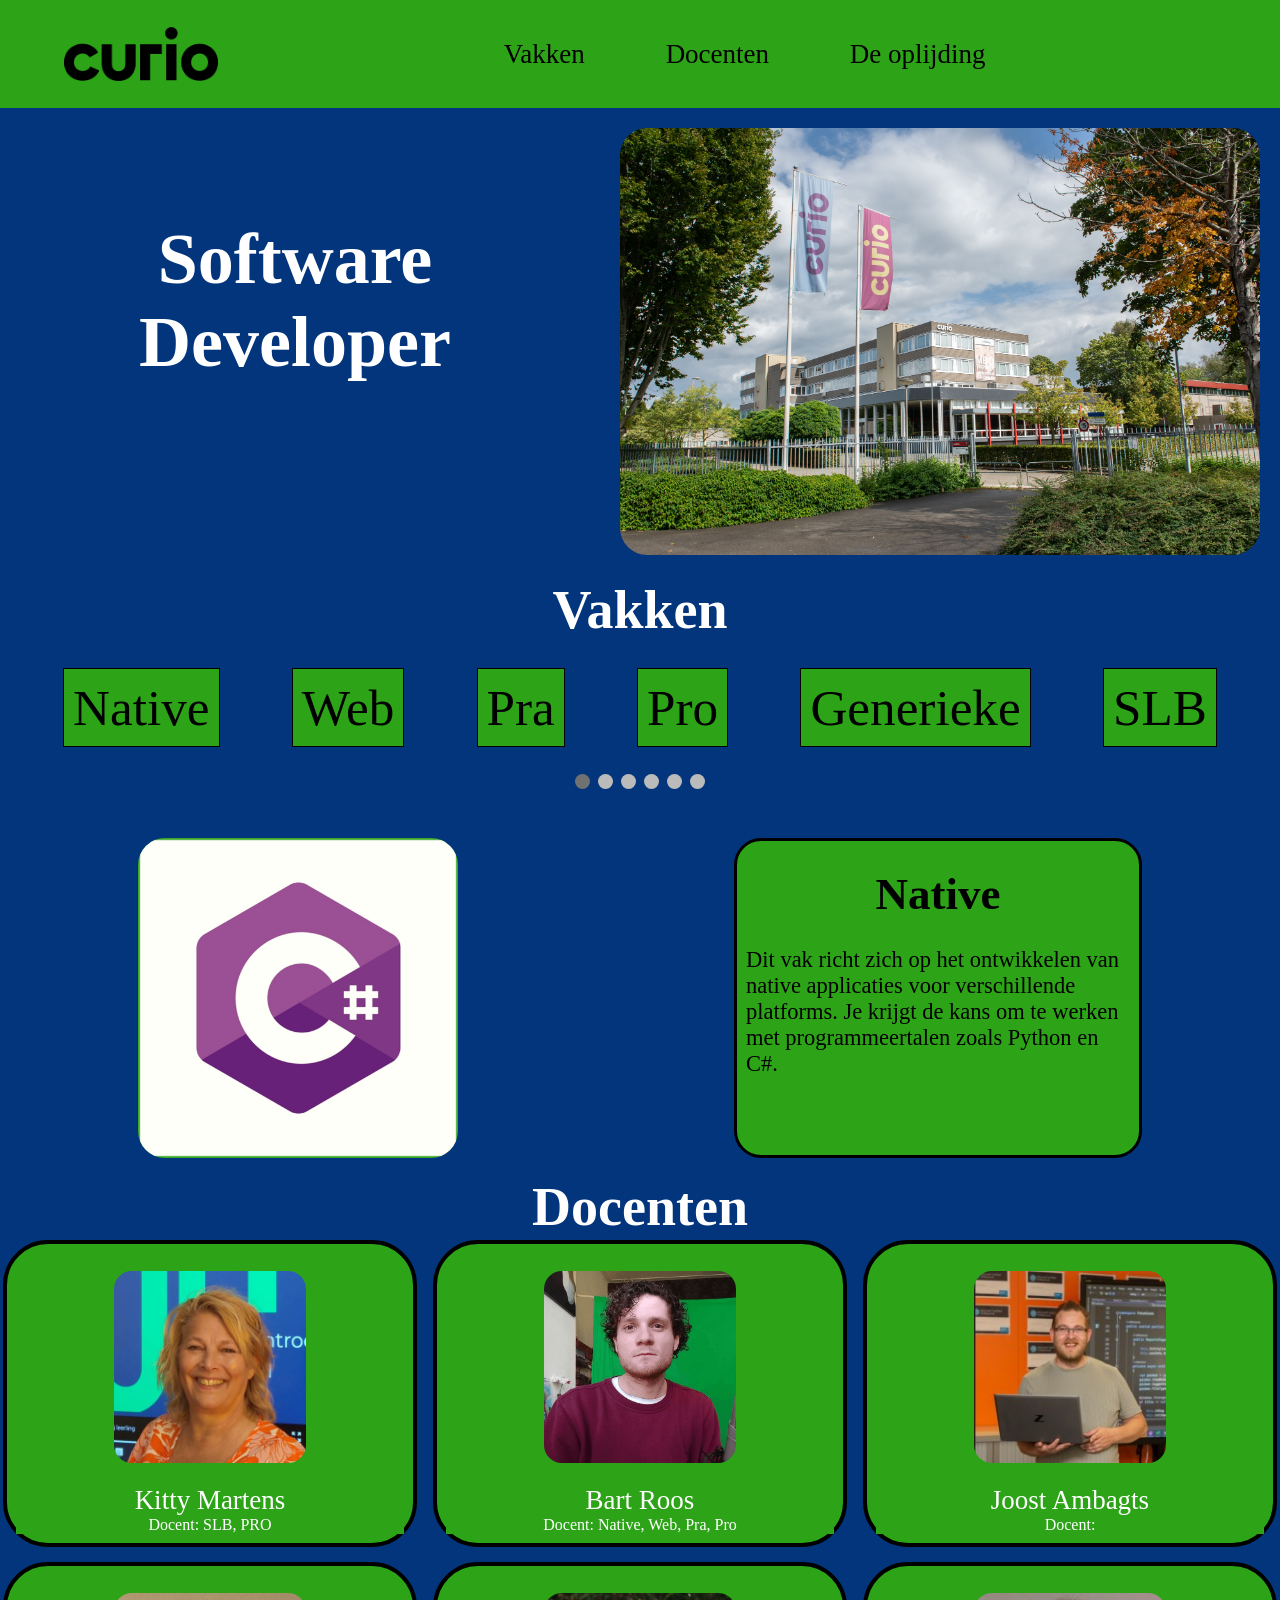
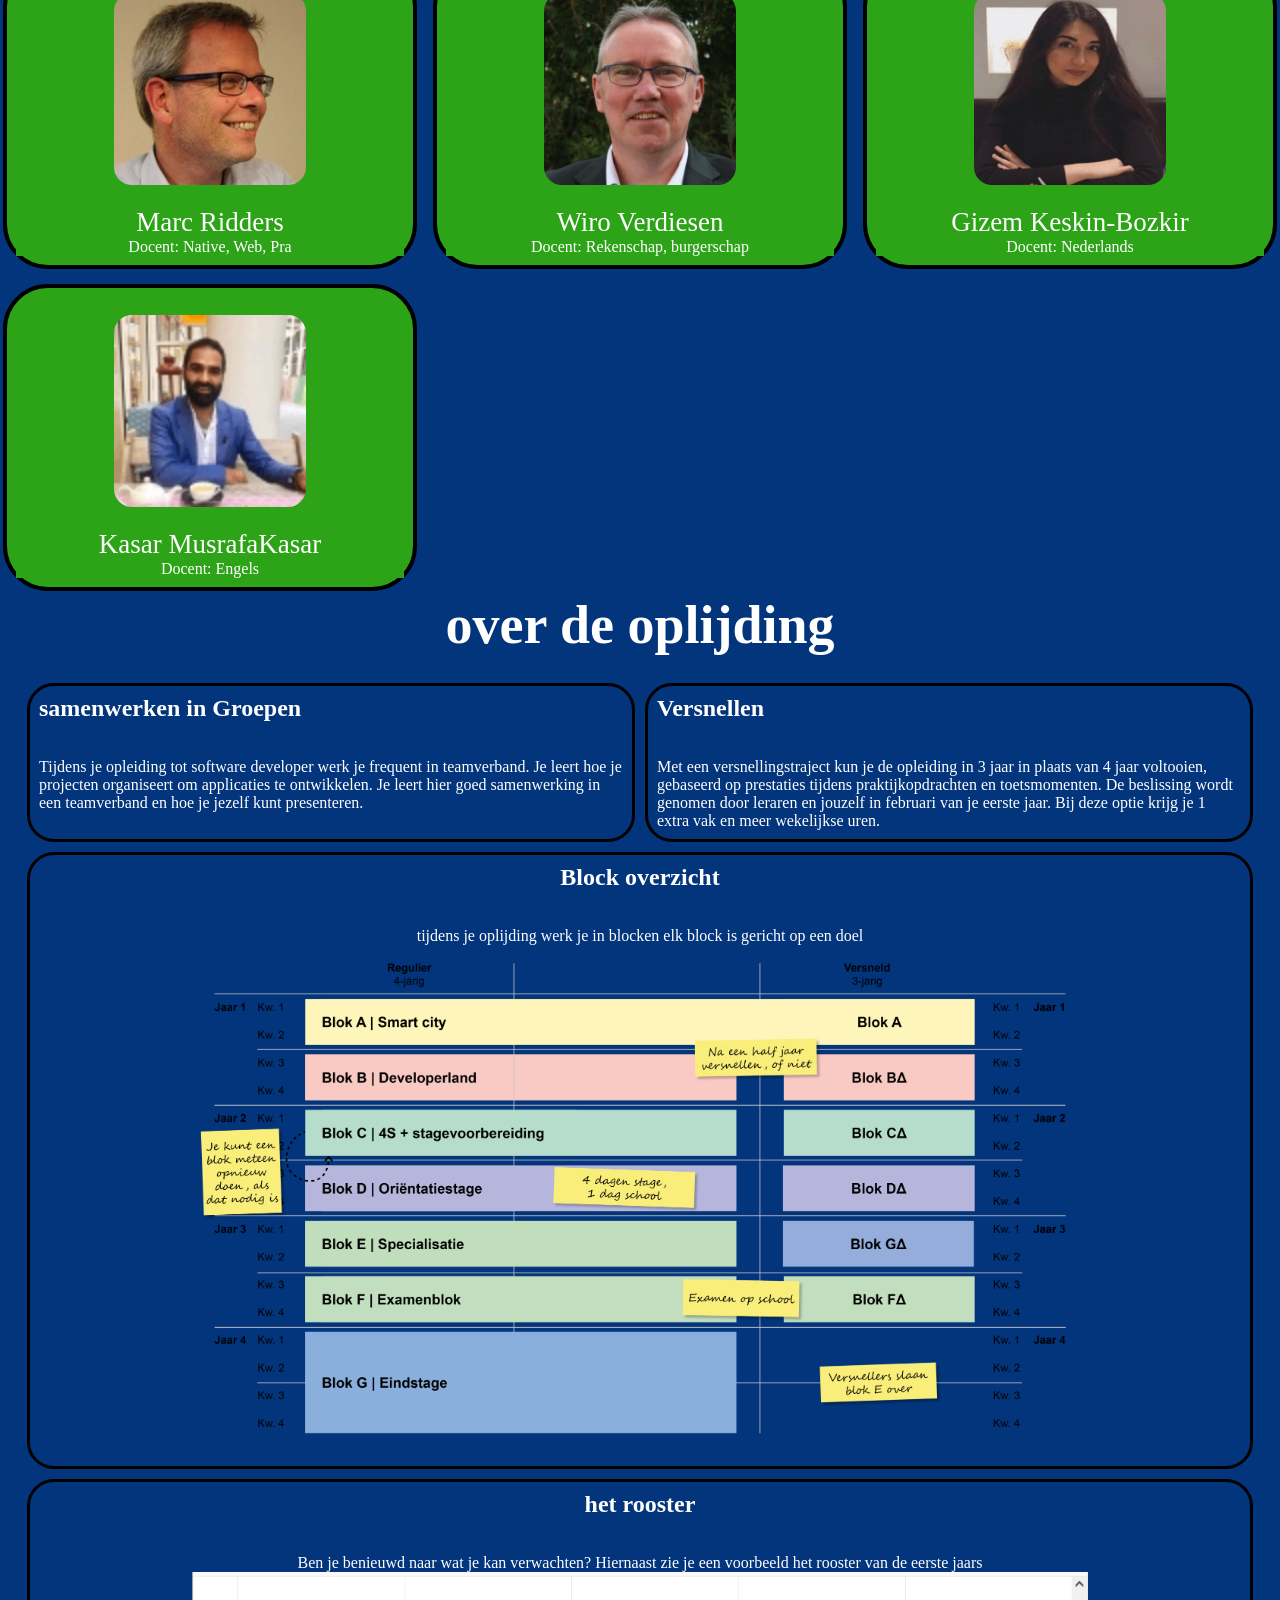
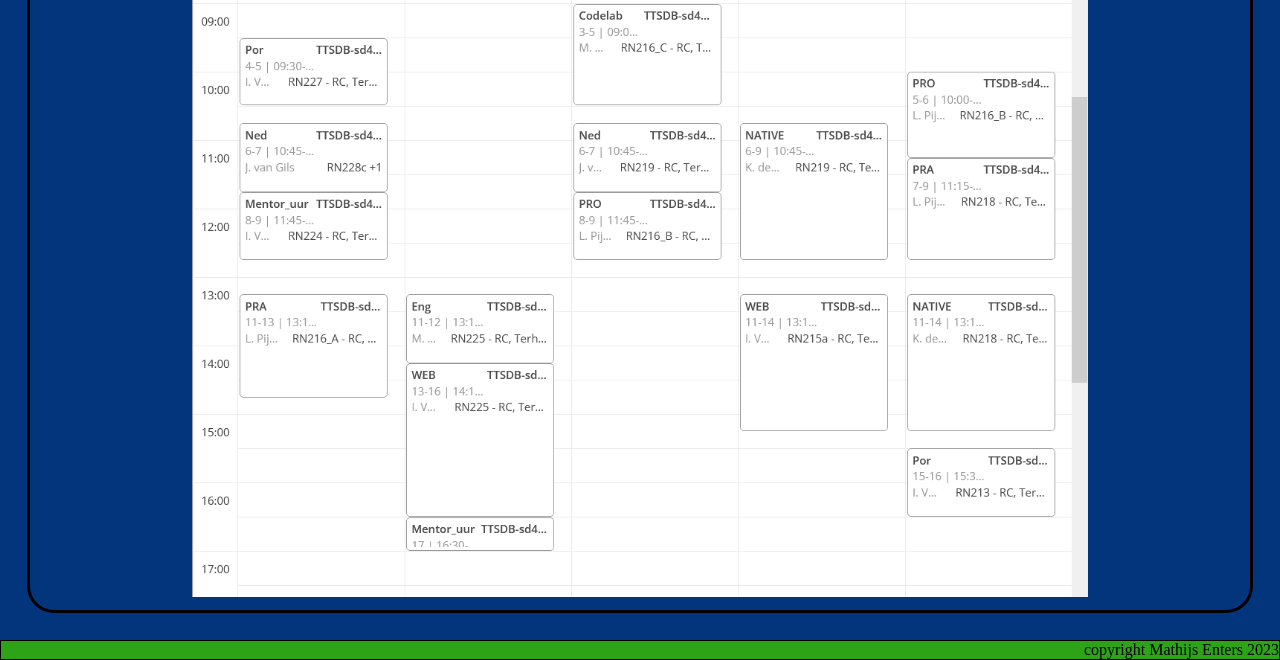
==== commit 609a3e6f: "html update" ====
--- a/index.html
+++ b/index.html
@@ -21,7 +21,7 @@
                 <div class="Home-item">
                     <h1>Software Developer</h1>
                     <div>
-                    <h2>Minigame</h2>
+                    <h2 class="hidden">Clikker</h2>
                 </div>
                 </div>
                 <div class="Home-item">
@@ -157,11 +157,13 @@
                 </div>
                 <div class="grid-item-2 big">
                     <h2>Block overzicht</h2>
+                    <p>tijdens je oplijding werk je in blocken elk block is gericht op een doel</p>
                     <img src="img/Opleidingsoverzicht3.png" alt="img">
                 </div>
                 <div class="grid-item-2 big">
-                    <h2>1ste jaars rooster</h2>
-                    <img src="img/Opleidingsoverzicht3.png" alt="img">
+                    <h2>het rooster</h2>
+                    <p>Ben je benieuwd naar wat je kan verwachten? Hiernaast zie je een voorbeeld het rooster van de eerste jaars</p>
+                    <img src="img/Rooster eerste leerjaar.png" alt="img">
                 </div>
             </div>
 
--- a/css/main.css
+++ b/css/main.css
@@ -31,7 +31,9 @@
     margin-top: 3vh;
     margin-bottom: 3vh;
 }
-
+.hidden{
+    display: none !important;
+}
 nav a{
     background-color: var(--main-color);
     padding: 0vh 3vw;
@@ -58,7 +60,7 @@
 }
 .Home-item h1{
 margin-top: 7vw;
-font-size: 4vh;
+font-size: 8vh;
 }
 .Home-item img{
     width: 50vw;
@@ -283,4 +285,9 @@
         margin: 12vw;
         width: 70vw;
     }
+    .big img{
+        border: 3vh;
+        border-radius: 5vh;
+        width: 90vw;
+    }
 }
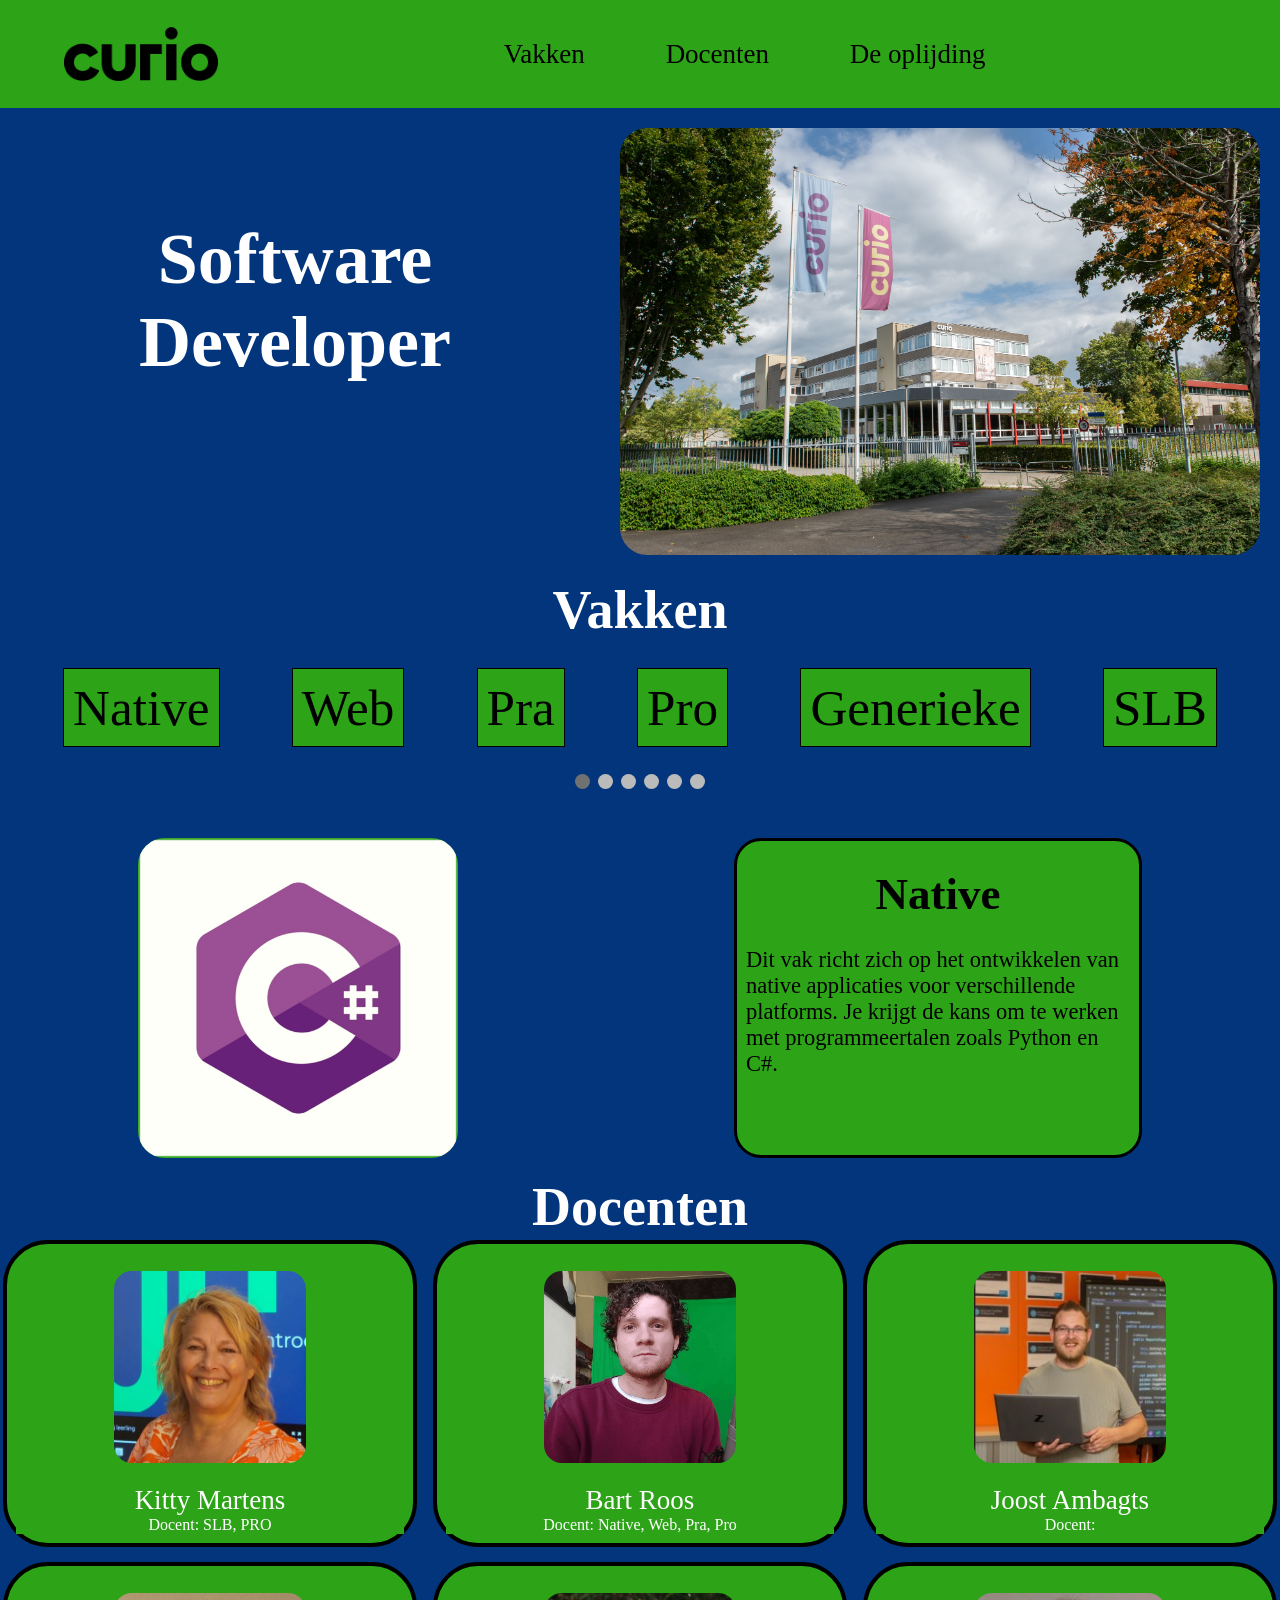
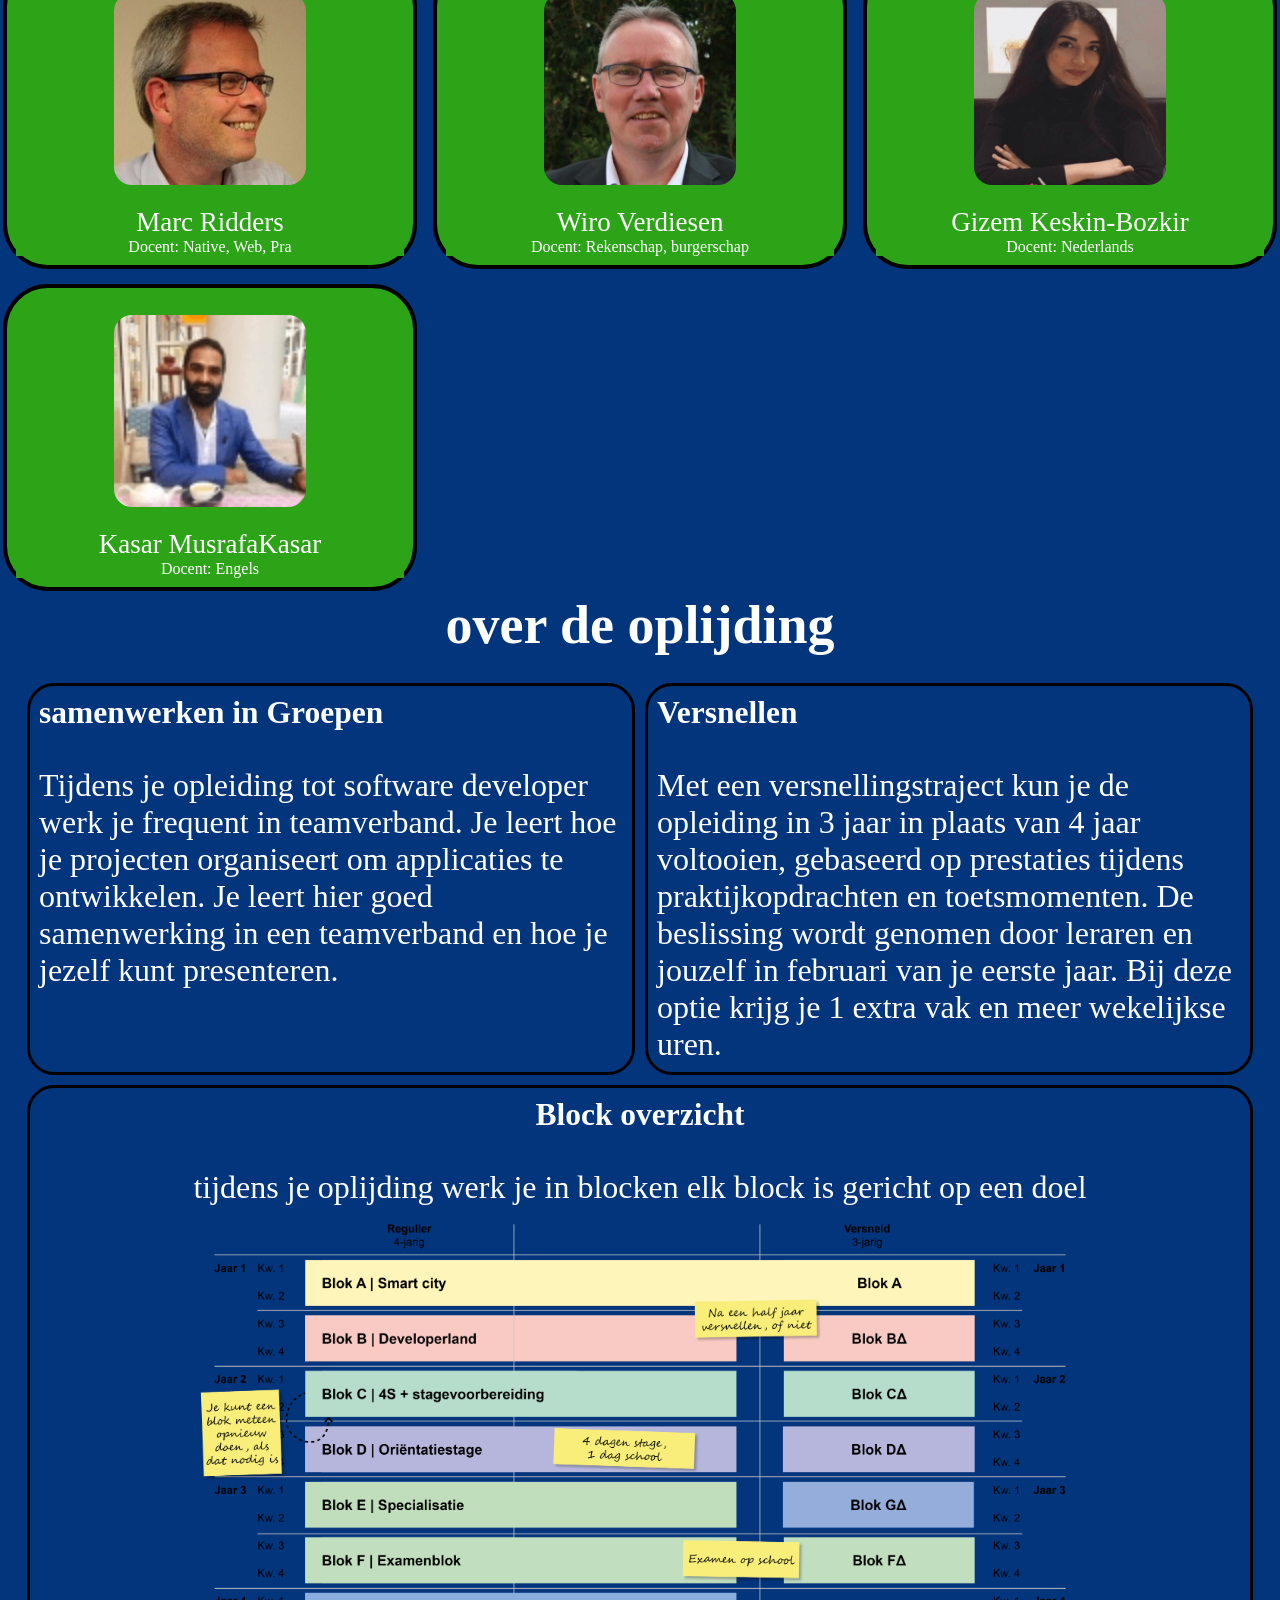
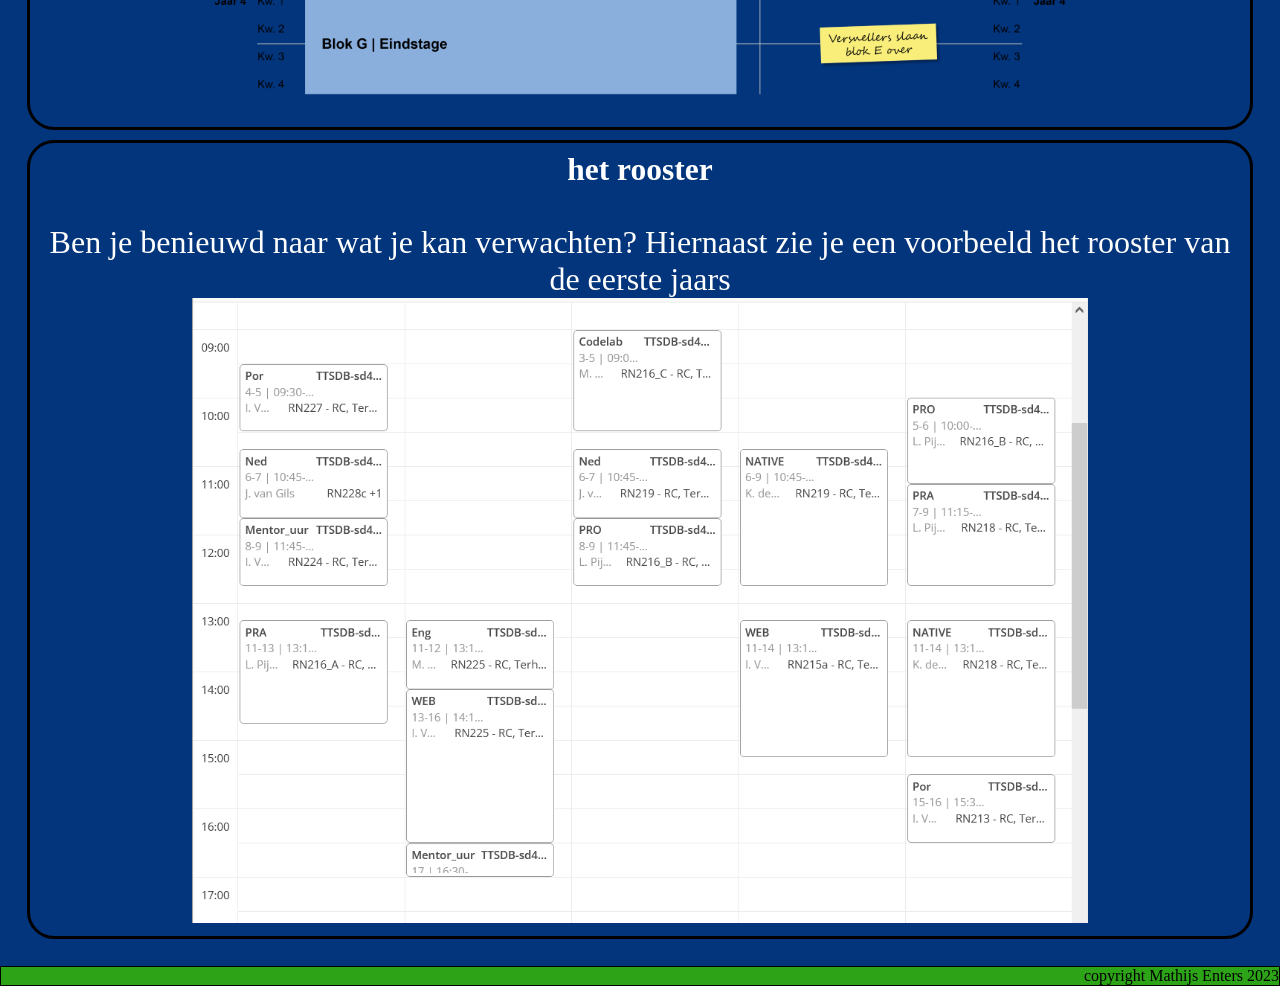
==== commit ab516fb2: "aa" ====
--- a/index.html
+++ b/index.html
@@ -29,6 +29,7 @@
                 </div>
         </div>
 
+</div>
 
         <div class="Vakken" id="Vakken">
             <div class="title">
@@ -173,11 +174,7 @@
     <footer>
         <p>copyright Mathijs Enters 2023</p>
     </footer>
-    
-</body>
-
-
-<Script>
+    <Script>
     let slideIndex = 1;
         showSlides(slideIndex);
 
@@ -204,4 +201,8 @@
     dots[slideIndex-1].className += " active";
     }
 </Script>
+</body>
+
+
+
 </html>
--- a/css/main.css
+++ b/css/main.css
@@ -217,10 +217,14 @@
 }
 .grid-item-2 h2{
     margin-bottom: 4vh;
+    font-size: 3.5vh;
 }
 .grid-item-2 img{
     width: 70vw;
     margin:  0 auto;
+}
+.grid-item-2 p{
+    font-size: 2.5vw;
 }
 .big{
     text-align: center;
@@ -290,4 +294,4 @@
         border-radius: 5vh;
         width: 90vw;
     }
-}+}
